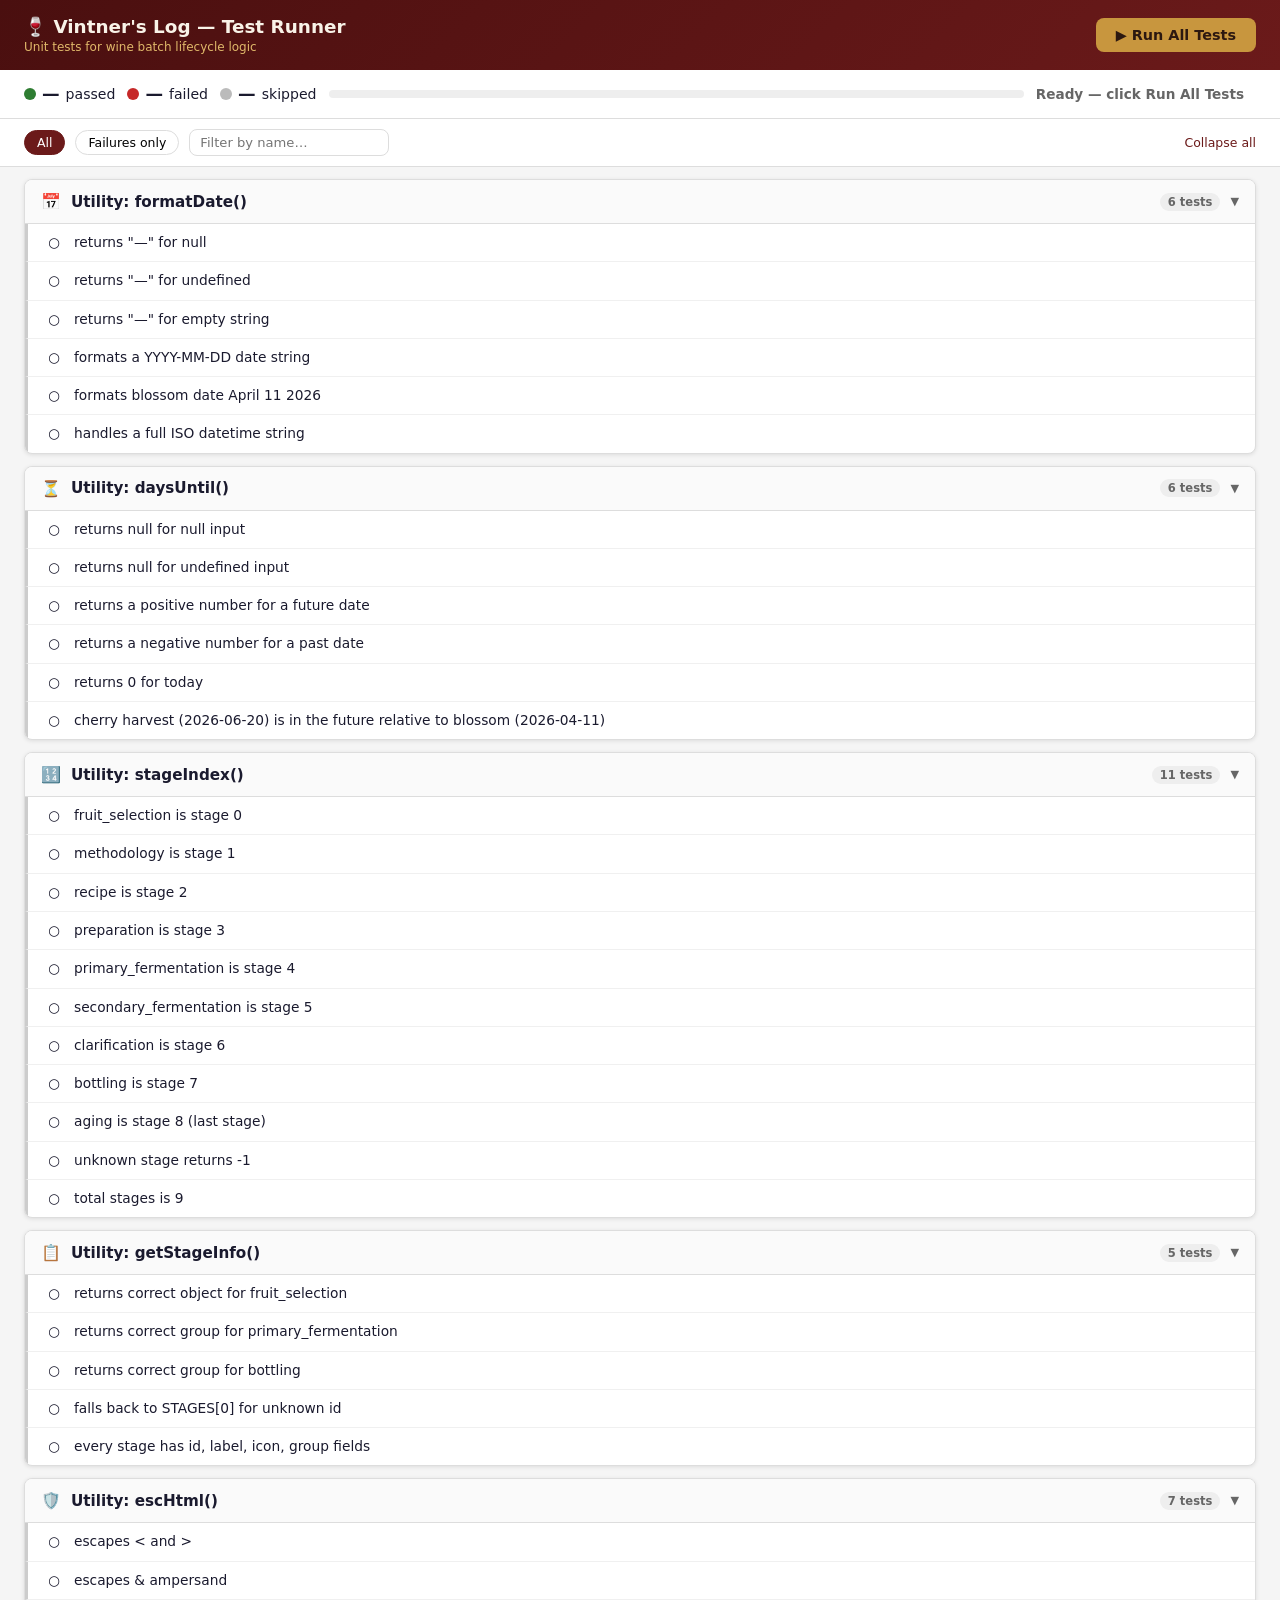
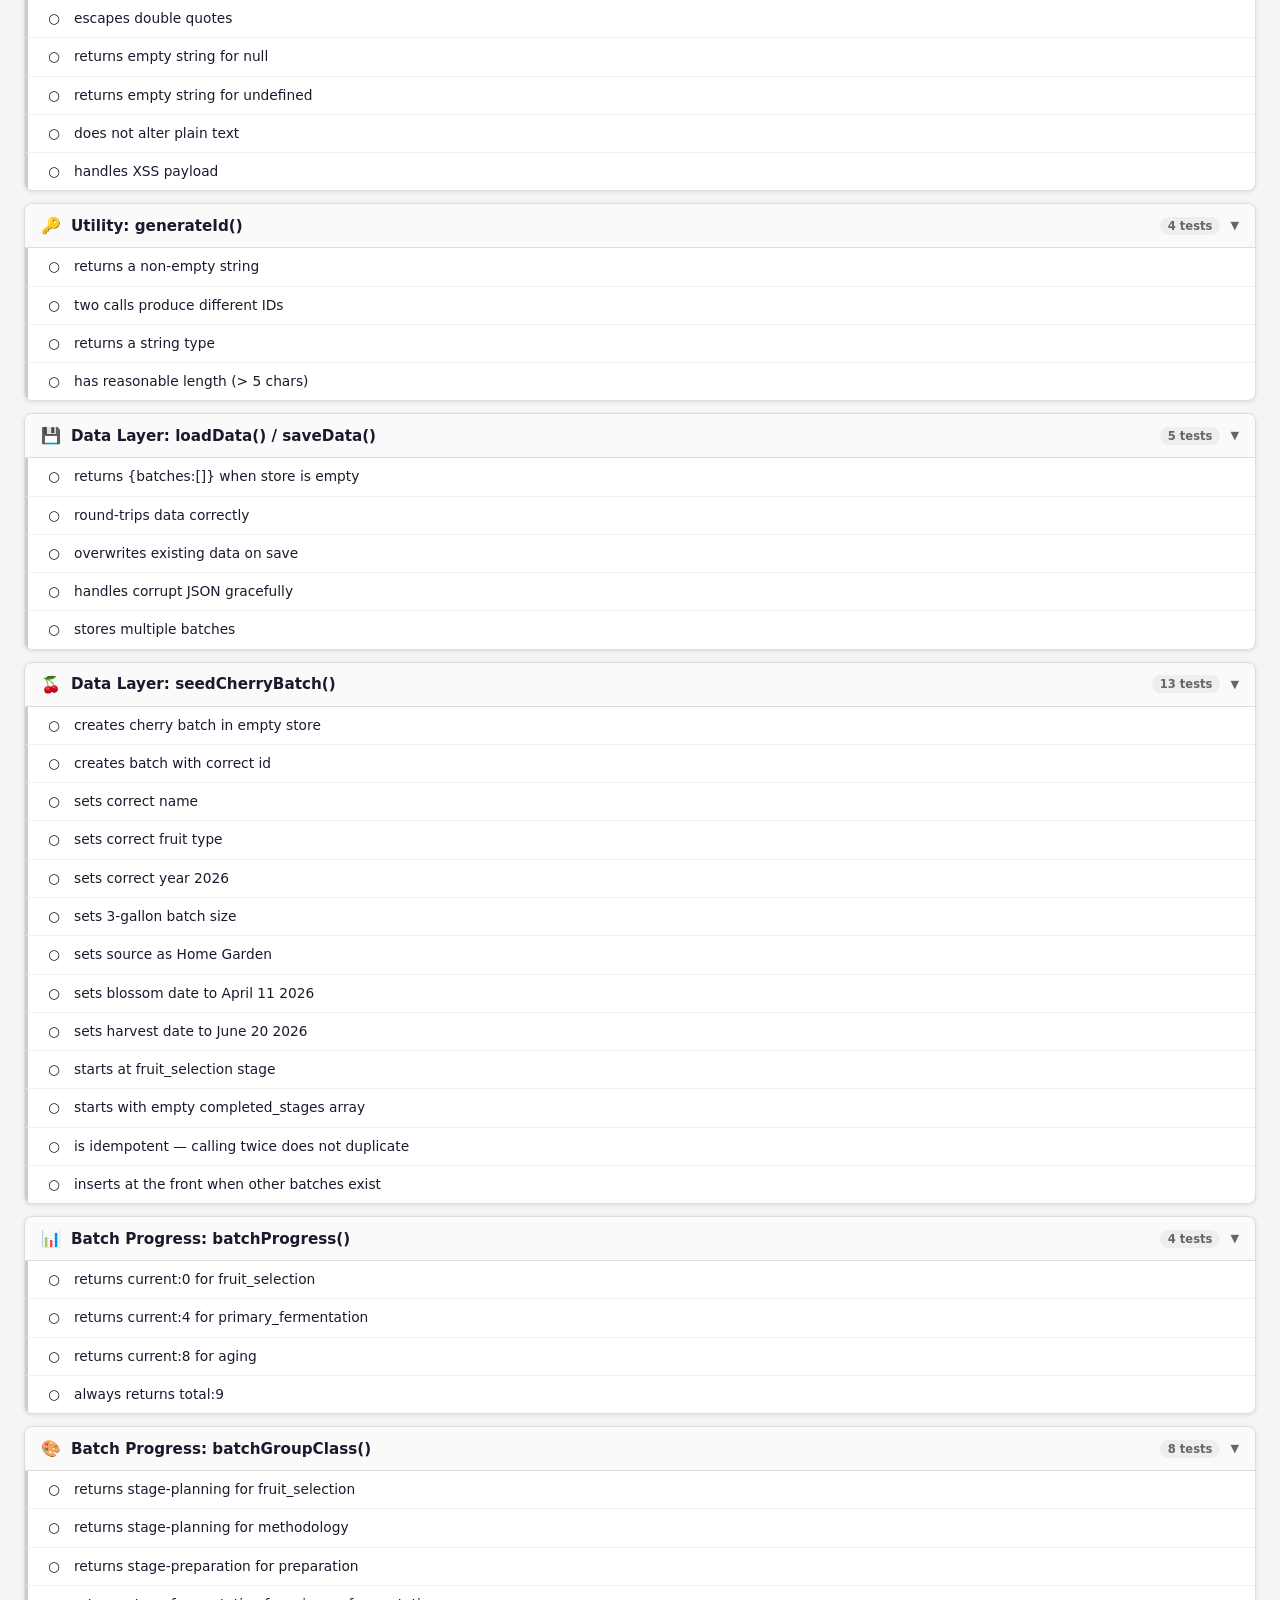
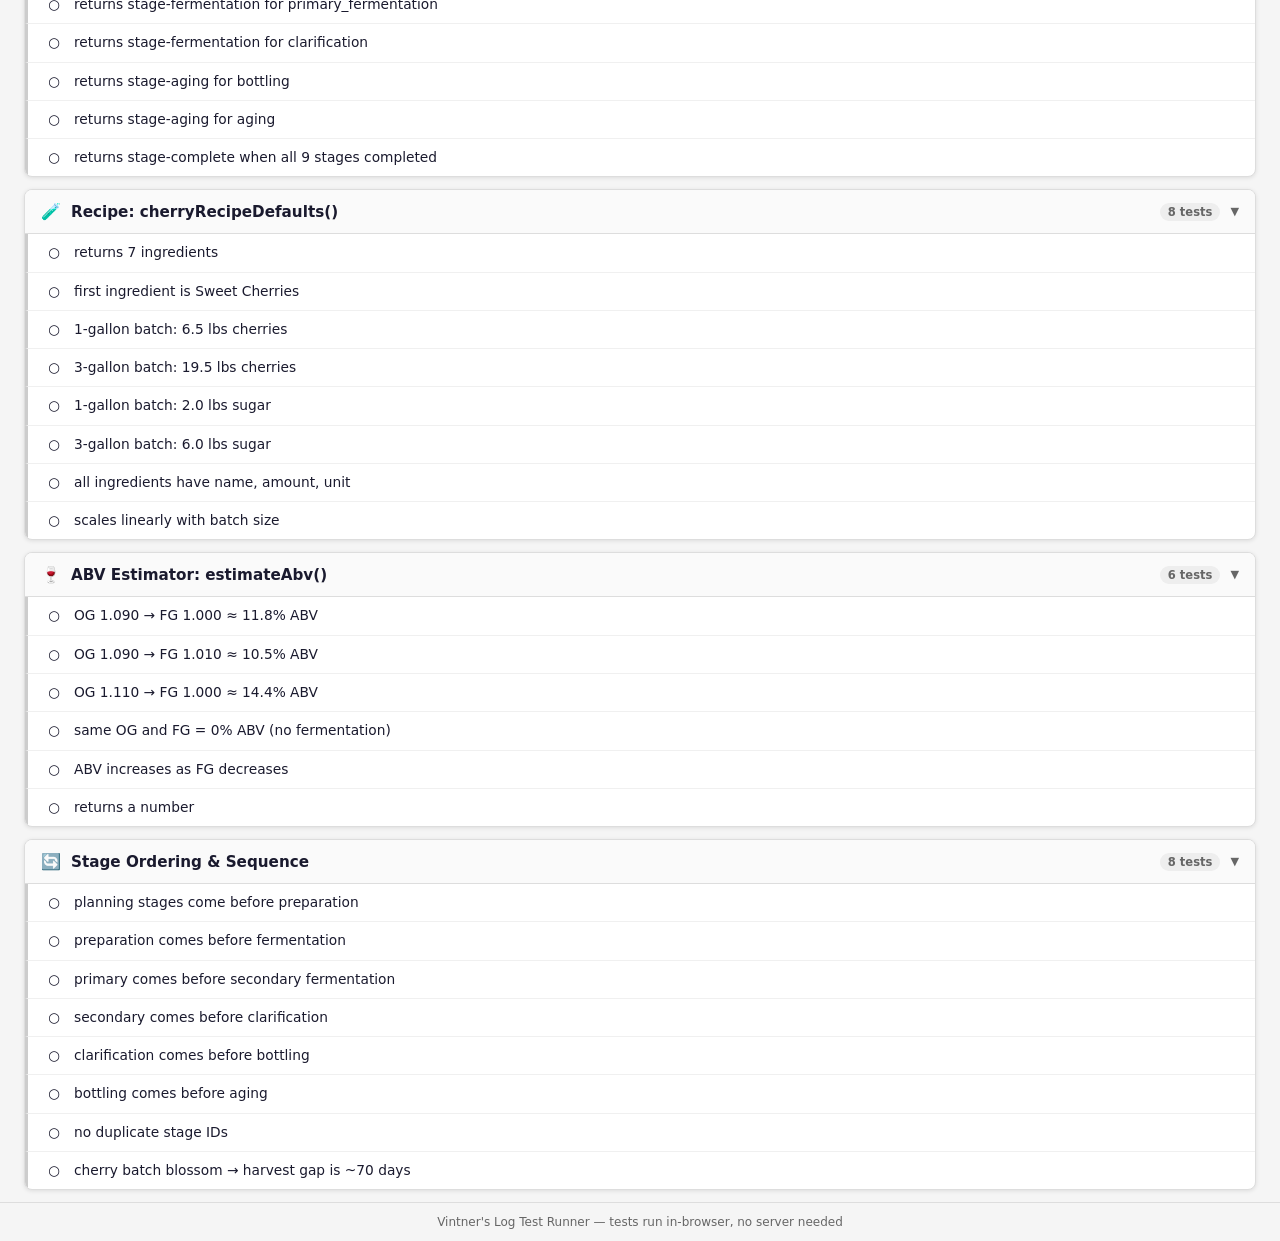
==== wine-tests.html @ 5f986936 "Add wine-tests.html: visual unit test runner Self-contained test runner with no external dependencie" ====
<!DOCTYPE html>
<html lang="en">
<head>
  <meta charset="UTF-8" />
  <meta name="viewport" content="width=device-width, initial-scale=1.0" />
  <title>Vintner's Log — Test Runner</title>
  <style>
    :root {
      --pass:    #2E7D32;
      --pass-bg: #E8F5E9;
      --fail:    #C62828;
      --fail-bg: #FFEBEE;
      --skip:    #6D4C41;
      --skip-bg: #EFEBE9;
      --ink:     #1A1A2E;
      --muted:   #666;
      --border:  #DDD;
      --bg:      #F5F5F5;
      --white:   #FFFFFF;
      --burg:    #6B1A1A;
      --gold:    #C8963E;
      --radius:  8px;
      --shadow:  0 1px 4px rgba(0,0,0,.1);
    }
    *, *::before, *::after { box-sizing: border-box; margin: 0; padding: 0; }
    body { font-family: 'Segoe UI', system-ui, sans-serif; background: var(--bg); color: var(--ink); font-size: 14px; }
    code, pre { font-family: 'Cascadia Code', 'Fira Code', monospace; }

    /* ── Header ── */
    header {
      background: linear-gradient(135deg, #4A0F0F, #6B1A1A);
      color: #F9F3E8;
      padding: 16px 24px;
      display: flex; align-items: center; justify-content: space-between;
      flex-wrap: wrap; gap: 10px;
    }
    header h1 { font-size: 1.15rem; display: flex; align-items: center; gap: 8px; }
    header .sub { font-size: .75rem; color: #E0B86A; margin-top: 2px; }
    .run-btn {
      background: var(--gold); color: #2C1810; border: none; border-radius: var(--radius);
      padding: 9px 20px; font-size: .9rem; font-weight: bold; cursor: pointer;
      font-family: inherit; transition: background .15s;
    }
    .run-btn:hover { background: #E0B86A; }
    .run-btn:active { transform: scale(.97); }

    /* ── Summary bar ── */
    #summary {
      display: flex; gap: 12px; padding: 14px 24px;
      background: var(--white); border-bottom: 1px solid var(--border);
      flex-wrap: wrap; align-items: center;
    }
    .stat { display: flex; align-items: center; gap: 6px; font-size: .88rem; }
    .stat .dot { width: 12px; height: 12px; border-radius: 50%; }
    .stat .val { font-weight: bold; font-size: 1.1rem; }
    .dot-pass { background: var(--pass); }
    .dot-fail { background: var(--fail); }
    .dot-skip { background: #bbb; }
    .progress-bar {
      flex: 1; min-width: 160px; height: 8px; background: #eee;
      border-radius: 4px; overflow: hidden;
    }
    .progress-fill { height: 100%; background: var(--pass); transition: width .4s; border-radius: 4px; }
    #duration { font-size: .78rem; color: var(--muted); margin-left: auto; }
    #status-text { font-size: .85rem; font-weight: bold; }
    #status-text.all-pass { color: var(--pass); }
    #status-text.has-fail  { color: var(--fail); }
    #status-text.running   { color: var(--gold); }
    #status-text.idle      { color: var(--muted); }

    /* ── Toolbar ── */
    .toolbar {
      display: flex; align-items: center; gap: 10px; padding: 10px 24px;
      background: var(--white); border-bottom: 1px solid var(--border); flex-wrap: wrap;
    }
    .toolbar label { font-size: .82rem; color: var(--muted); display: flex; align-items: center; gap: 5px; }
    .filter-btn {
      padding: 4px 12px; border-radius: 20px; border: 1px solid var(--border);
      background: var(--white); font-size: .78rem; cursor: pointer; font-family: inherit;
      transition: all .1s;
    }
    .filter-btn.active { background: var(--burg); color: #fff; border-color: var(--burg); }
    .toolbar input[type=search] {
      padding: 5px 10px; border: 1px solid var(--border); border-radius: var(--radius);
      font-size: .82rem; font-family: inherit; width: 200px;
    }
    .expand-all { margin-left: auto; font-size: .78rem; color: var(--burg); cursor: pointer; background: none; border: none; font-family: inherit; }
    .expand-all:hover { text-decoration: underline; }

    /* ── Suite ── */
    .suite {
      background: var(--white); border: 1px solid var(--border);
      border-radius: var(--radius); margin: 12px 24px; overflow: hidden;
      box-shadow: var(--shadow);
    }
    .suite-header {
      display: flex; align-items: center; gap: 10px; padding: 12px 16px;
      cursor: pointer; user-select: none; background: #FAFAFA;
      border-bottom: 1px solid var(--border);
    }
    .suite-header:hover { background: #F0F0F0; }
    .suite-icon { font-size: 1rem; }
    .suite-name { font-weight: bold; font-size: .95rem; flex: 1; }
    .suite-badge {
      font-size: .72rem; font-weight: bold; padding: 2px 8px;
      border-radius: 20px; white-space: nowrap;
    }
    .badge-pass { background: var(--pass-bg); color: var(--pass); }
    .badge-fail { background: var(--fail-bg); color: var(--fail); }
    .badge-idle { background: #EEE; color: var(--muted); }
    .chevron { font-size: .7rem; color: var(--muted); transition: transform .2s; }
    .suite.collapsed .suite-body { display: none; }
    .suite.collapsed .chevron { transform: rotate(-90deg); }

    /* ── Test rows ── */
    .suite-body { padding: 0; }
    .test-row {
      display: flex; align-items: flex-start; gap: 10px; padding: 9px 16px 9px 20px;
      border-bottom: 1px solid #F0F0F0; font-size: .86rem;
    }
    .test-row:last-child { border-bottom: none; }
    .test-row.pass { border-left: 3px solid var(--pass); }
    .test-row.fail { border-left: 3px solid var(--fail); background: var(--fail-bg); }
    .test-row.skip { border-left: 3px solid #ccc; opacity: .6; }
    .test-row.pending { border-left: 3px solid #ccc; }
    .test-icon { font-size: .85rem; width: 16px; flex-shrink: 0; margin-top: 1px; }
    .test-name { flex: 1; line-height: 1.4; }
    .test-dur  { font-size: .72rem; color: var(--muted); white-space: nowrap; }
    .test-error {
      margin-top: 6px; background: #FFF0F0; border: 1px solid #FFCDD2;
      border-radius: 4px; padding: 8px 10px; font-size: .8rem;
      color: var(--fail); white-space: pre-wrap; font-family: monospace;
      width: 100%;
    }
    .test-row-inner { flex: 1; min-width: 0; }

    /* ── Footer ── */
    footer {
      text-align: center; padding: 12px; font-size: .75rem; color: var(--muted);
      border-top: 1px solid var(--border); margin-top: 12px;
    }
  </style>
</head>
<body>

<header>
  <div>
    <h1>🍷 Vintner's Log — Test Runner</h1>
    <div class="sub">Unit tests for wine batch lifecycle logic</div>
  </div>
  <button class="run-btn" id="run-btn" onclick="runAll()">▶ Run All Tests</button>
</header>

<div id="summary">
  <div class="stat"><div class="dot dot-pass"></div><span class="val" id="cnt-pass">—</span><span>passed</span></div>
  <div class="stat"><div class="dot dot-fail"></div><span class="val" id="cnt-fail">—</span><span>failed</span></div>
  <div class="stat"><div class="dot dot-skip"></div><span class="val" id="cnt-skip">—</span><span>skipped</span></div>
  <div class="progress-bar"><div class="progress-fill" id="progress-fill" style="width:0%"></div></div>
  <span id="status-text" class="idle">Ready — click Run All Tests</span>
  <span id="duration"></span>
</div>

<div class="toolbar">
  <button class="filter-btn active" id="f-all"  onclick="setFilter('all')">All</button>
  <button class="filter-btn"        id="f-fail" onclick="setFilter('fail')">Failures only</button>
  <input type="search" id="search-box" placeholder="Filter by name…" oninput="applyFilter()" />
  <button class="expand-all" onclick="toggleAllSuites()">Collapse all</button>
</div>

<div id="results"></div>

<footer>
  Vintner's Log Test Runner &mdash; tests run in-browser, no server needed
</footer>

<script>
// ══════════════════════════════════════════════════════════════════════
//  SECTION 1 — MINI TEST FRAMEWORK
// ══════════════════════════════════════════════════════════════════════
const _suites = [];
let _current  = null;

function describe(name, icon, fn) {
  _current = { name, icon, tests: [] };
  _suites.push(_current);
  fn();
  _current = null;
}

function it(name, fn) {
  if (!_current) throw new Error('it() called outside describe()');
  _current.tests.push({ name, fn, status: 'pending', error: null, duration: null });
}

function xit(name) {
  if (!_current) throw new Error('xit() called outside describe()');
  _current.tests.push({ name, fn: null, status: 'skip', error: null, duration: null });
}

class AssertionError extends Error {
  constructor(msg) { super(msg); this.name = 'AssertionError'; }
}

function expect(actual) {
  return {
    toBe(expected) {
      if (actual !== expected)
        throw new AssertionError(`Expected ${fmt(expected)}\n  Received ${fmt(actual)}`);
    },
    toEqual(expected) {
      const a = JSON.stringify(actual), b = JSON.stringify(expected);
      if (a !== b)
        throw new AssertionError(`Expected ${b}\n  Received ${a}`);
    },
    toBeTruthy() {
      if (!actual)
        throw new AssertionError(`Expected truthy, received ${fmt(actual)}`);
    },
    toBeFalsy() {
      if (actual)
        throw new AssertionError(`Expected falsy, received ${fmt(actual)}`);
    },
    toBeNull() {
      if (actual !== null)
        throw new AssertionError(`Expected null, received ${fmt(actual)}`);
    },
    toBeGreaterThan(n) {
      if (!(actual > n))
        throw new AssertionError(`Expected > ${n}, received ${fmt(actual)}`);
    },
    toBeLessThan(n) {
      if (!(actual < n))
        throw new AssertionError(`Expected < ${n}, received ${fmt(actual)}`);
    },
    toContain(str) {
      if (!String(actual).includes(String(str)))
        throw new AssertionError(`Expected to contain ${fmt(str)}\n  Received ${fmt(actual)}`);
    },
    toNotContain(str) {
      if (String(actual).includes(String(str)))
        throw new AssertionError(`Expected NOT to contain ${fmt(str)}\n  Received ${fmt(actual)}`);
    },
    toBeArray() {
      if (!Array.isArray(actual))
        throw new AssertionError(`Expected an Array, received ${typeof actual}`);
    },
    toHaveLength(n) {
      if (!actual || actual.length !== n)
        throw new AssertionError(`Expected length ${n}, received ${actual?.length}`);
    },
    toMatch(regex) {
      if (!regex.test(String(actual)))
        throw new AssertionError(`Expected to match ${regex}, received ${fmt(actual)}`);
    },
    toThrow() {
      if (typeof actual !== 'function')
        throw new AssertionError('toThrow() requires a function');
      try { actual(); throw new AssertionError('Expected function to throw, but it did not'); }
      catch (e) { if (e instanceof AssertionError) throw e; }
    },
  };
}

function fmt(v) {
  if (v === null) return 'null';
  if (v === undefined) return 'undefined';
  if (typeof v === 'string') return `"${v}"`;
  return String(v);
}

// ══════════════════════════════════════════════════════════════════════
//  SECTION 2 — PRODUCTION CODE UNDER TEST
//  (Pure / logic functions copied from wine.html — no DOM dependencies)
// ══════════════════════════════════════════════════════════════════════

const STORAGE_KEY = 'vintners_log_v1';

const STAGES = [
  { id: 'fruit_selection',        label: 'Fruit Selection',   icon: '🍒', group: 'planning' },
  { id: 'methodology',            label: 'Methodology',       icon: '📋', group: 'planning' },
  { id: 'recipe',                 label: 'Recipe',            icon: '🧪', group: 'planning' },
  { id: 'preparation',            label: 'Preparation',       icon: '⚗️',  group: 'preparation' },
  { id: 'primary_fermentation',   label: 'Primary Ferm.',     icon: '🫧', group: 'fermentation' },
  { id: 'secondary_fermentation', label: 'Secondary Ferm.',   icon: '🔬', group: 'fermentation' },
  { id: 'clarification',          label: 'Clarification',     icon: '✨', group: 'fermentation' },
  { id: 'bottling',               label: 'Bottling',          icon: '🍾', group: 'aging' },
  { id: 'aging',                  label: 'Aging',             icon: '🪵', group: 'aging' },
];

const STAGE_IDS = STAGES.map(s => s.id);

const GROUP_CLASS = {
  planning:     'stage-planning',
  preparation:  'stage-preparation',
  fermentation: 'stage-fermentation',
  aging:        'stage-aging',
  complete:     'stage-complete',
};

// ── Mock localStorage ─────────────────────────────────────────────────
const _mockStore = {};
const _localStorage = {
  getItem:    (k)    => _mockStore[k] ?? null,
  setItem:    (k, v) => { _mockStore[k] = String(v); },
  removeItem: (k)    => { delete _mockStore[k]; },
  clear:      ()     => { Object.keys(_mockStore).forEach(k => delete _mockStore[k]); },
};

function loadData() {
  try {
    const raw = _localStorage.getItem(STORAGE_KEY);
    return raw ? JSON.parse(raw) : { batches: [] };
  } catch { return { batches: [] }; }
}

function saveData(data) {
  _localStorage.setItem(STORAGE_KEY, JSON.stringify(data));
}

function getData() { return loadData(); }

function clearStore() { _localStorage.clear(); }

function seedCherryBatch() {
  const data = loadData();
  const already = data.batches.find(b => b.id === 'cherry-2026-seed');
  if (already) return;
  const cherryBatch = {
    id: 'cherry-2026-seed',
    name: 'Backyard Sweet Cherry 2026',
    fruit: 'Sweet Cherry',
    year: 2026,
    gallons: 3,
    source: 'Home Garden',
    harvest_date: '2026-06-20',
    blossom_date: '2026-04-11',
    current_stage: 'fruit_selection',
    completed_stages: [],
    created: new Date().toISOString(),
    notes: 'Two sweet cherry trees in the backyard blossomed April 11, 2026.',
    stages: {}
  };
  data.batches.unshift(cherryBatch);
  saveData(data);
}

function generateId() {
  return Date.now().toString(36) + Math.random().toString(36).slice(2, 6);
}

function formatDate(iso) {
  if (!iso) return '—';
  const d = new Date(iso + (iso.length === 10 ? 'T00:00:00' : ''));
  return d.toLocaleDateString('en-US', { month: 'short', day: 'numeric', year: 'numeric' });
}

function daysUntil(isoDate) {
  if (!isoDate) return null;
  const target = new Date(isoDate + 'T00:00:00');
  const now = new Date();
  now.setHours(0, 0, 0, 0);
  return Math.ceil((target - now) / 86400000);
}

function stageIndex(stageId) {
  return STAGE_IDS.indexOf(stageId);
}

function getStageInfo(stageId) {
  return STAGES.find(s => s.id === stageId) || STAGES[0];
}

function batchProgress(batch) {
  const idx = stageIndex(batch.current_stage);
  return { current: idx, total: STAGES.length };
}

function batchGroupClass(batch) {
  if (batch.completed_stages?.length === STAGES.length) return 'stage-complete';
  const info = getStageInfo(batch.current_stage);
  return GROUP_CLASS[info.group] || 'stage-planning';
}

function escHtml(str) {
  if (!str) return '';
  return String(str)
    .replace(/&/g, '&amp;')
    .replace(/</g, '&lt;')
    .replace(/>/g, '&gt;')
    .replace(/"/g, '&quot;');
}

// Cherry recipe defaults (mirrors app logic)
function cherryRecipeDefaults(gallons) {
  return [
    { name: 'Sweet Cherries',          amount: (6.5 * gallons).toFixed(1), unit: 'lbs' },
    { name: 'Granulated Sugar',        amount: (2.0 * gallons).toFixed(1), unit: 'lbs' },
    { name: 'Water',                   amount: (0.6 * gallons).toFixed(2), unit: 'gallons' },
    { name: 'Pectic Enzyme',           amount: (0.5 * gallons).toFixed(1), unit: 'tsp' },
    { name: 'Acid Blend',              amount: (0.5 * gallons).toFixed(1), unit: 'tsp' },
    { name: 'Yeast Nutrient',          amount: (1.0 * gallons).toFixed(1), unit: 'tsp' },
    { name: 'Potassium Metabisulfite', amount: (0.25 * gallons).toFixed(2), unit: 'tsp' },
  ];
}

// ABV estimator (mirrors app logic)
function estimateAbv(og, fg) {
  return parseFloat(((og - fg) * 131.25).toFixed(1));
}

// ══════════════════════════════════════════════════════════════════════
//  SECTION 3 — TEST SUITES
// ══════════════════════════════════════════════════════════════════════

describe('Utility: formatDate()', '📅', () => {
  it('returns "—" for null', () => {
    expect(formatDate(null)).toBe('—');
  });
  it('returns "—" for undefined', () => {
    expect(formatDate(undefined)).toBe('—');
  });
  it('returns "—" for empty string', () => {
    expect(formatDate('')).toBe('—');
  });
  it('formats a YYYY-MM-DD date string', () => {
    const result = formatDate('2026-06-20');
    expect(result).toContain('2026');
    expect(result).toContain('Jun');
  });
  it('formats blossom date April 11 2026', () => {
    const result = formatDate('2026-04-11');
    expect(result).toContain('Apr');
    expect(result).toContain('11');
    expect(result).toContain('2026');
  });
  it('handles a full ISO datetime string', () => {
    const result = formatDate('2026-06-20T12:00:00.000Z');
    expect(result).toContain('2026');
  });
});

describe('Utility: daysUntil()', '⏳', () => {
  it('returns null for null input', () => {
    expect(daysUntil(null)).toBeNull();
  });
  it('returns null for undefined input', () => {
    expect(daysUntil(undefined)).toBeNull();
  });
  it('returns a positive number for a future date', () => {
    const future = new Date();
    future.setDate(future.getDate() + 30);
    const iso = future.toISOString().slice(0, 10);
    expect(daysUntil(iso)).toBeGreaterThan(0);
  });
  it('returns a negative number for a past date', () => {
    const past = new Date();
    past.setDate(past.getDate() - 10);
    const iso = past.toISOString().slice(0, 10);
    expect(daysUntil(iso)).toBeLessThan(0);
  });
  it('returns 0 for today', () => {
    const today = new Date().toISOString().slice(0, 10);
    expect(daysUntil(today)).toBe(0);
  });
  it('cherry harvest (2026-06-20) is in the future relative to blossom (2026-04-11)', () => {
    // harvest should be > blossom
    const harvestDays = daysUntil('2026-06-20');
    const blossomDays = daysUntil('2026-04-11');
    expect(harvestDays > blossomDays).toBeTruthy();
  });
});

describe('Utility: stageIndex()', '🔢', () => {
  it('fruit_selection is stage 0', () => {
    expect(stageIndex('fruit_selection')).toBe(0);
  });
  it('methodology is stage 1', () => {
    expect(stageIndex('methodology')).toBe(1);
  });
  it('recipe is stage 2', () => {
    expect(stageIndex('recipe')).toBe(2);
  });
  it('preparation is stage 3', () => {
    expect(stageIndex('preparation')).toBe(3);
  });
  it('primary_fermentation is stage 4', () => {
    expect(stageIndex('primary_fermentation')).toBe(4);
  });
  it('secondary_fermentation is stage 5', () => {
    expect(stageIndex('secondary_fermentation')).toBe(5);
  });
  it('clarification is stage 6', () => {
    expect(stageIndex('clarification')).toBe(6);
  });
  it('bottling is stage 7', () => {
    expect(stageIndex('bottling')).toBe(7);
  });
  it('aging is stage 8 (last stage)', () => {
    expect(stageIndex('aging')).toBe(8);
  });
  it('unknown stage returns -1', () => {
    expect(stageIndex('unknown_stage')).toBe(-1);
  });
  it('total stages is 9', () => {
    expect(STAGE_IDS.length).toBe(9);
  });
});

describe('Utility: getStageInfo()', '📋', () => {
  it('returns correct object for fruit_selection', () => {
    const info = getStageInfo('fruit_selection');
    expect(info.id).toBe('fruit_selection');
    expect(info.group).toBe('planning');
  });
  it('returns correct group for primary_fermentation', () => {
    expect(getStageInfo('primary_fermentation').group).toBe('fermentation');
  });
  it('returns correct group for bottling', () => {
    expect(getStageInfo('bottling').group).toBe('aging');
  });
  it('falls back to STAGES[0] for unknown id', () => {
    const info = getStageInfo('nonexistent');
    expect(info.id).toBe('fruit_selection');
  });
  it('every stage has id, label, icon, group fields', () => {
    STAGES.forEach(s => {
      expect(s.id).toBeTruthy();
      expect(s.label).toBeTruthy();
      expect(s.icon).toBeTruthy();
      expect(s.group).toBeTruthy();
    });
  });
});

describe('Utility: escHtml()', '🛡️', () => {
  it('escapes < and >', () => {
    expect(escHtml('<script>')).toBe('&lt;script&gt;');
  });
  it('escapes & ampersand', () => {
    expect(escHtml('Rock & Roll')).toBe('Rock &amp; Roll');
  });
  it('escapes double quotes', () => {
    expect(escHtml('"hello"')).toBe('&quot;hello&quot;');
  });
  it('returns empty string for null', () => {
    expect(escHtml(null)).toBe('');
  });
  it('returns empty string for undefined', () => {
    expect(escHtml(undefined)).toBe('');
  });
  it('does not alter plain text', () => {
    expect(escHtml('Backyard Sweet Cherry 2026')).toBe('Backyard Sweet Cherry 2026');
  });
  it('handles XSS payload', () => {
    const xss = '<img src=x onerror="alert(1)">';
    const escaped = escHtml(xss);
    expect(escaped).toNotContain('<img');
    expect(escaped).toContain('&lt;img');
  });
});

describe('Utility: generateId()', '🔑', () => {
  it('returns a non-empty string', () => {
    expect(generateId()).toBeTruthy();
  });
  it('two calls produce different IDs', () => {
    const a = generateId(), b = generateId();
    expect(a !== b).toBeTruthy();
  });
  it('returns a string type', () => {
    expect(typeof generateId()).toBe('string');
  });
  it('has reasonable length (> 5 chars)', () => {
    expect(generateId().length > 5).toBeTruthy();
  });
});

describe('Data Layer: loadData() / saveData()', '💾', () => {
  it('returns {batches:[]} when store is empty', () => {
    clearStore();
    const data = loadData();
    expect(data.batches).toBeArray();
    expect(data.batches).toHaveLength(0);
  });
  it('round-trips data correctly', () => {
    clearStore();
    const payload = { batches: [{ id: 'test-1', name: 'Test Batch' }] };
    saveData(payload);
    const loaded = loadData();
    expect(loaded.batches[0].id).toBe('test-1');
    expect(loaded.batches[0].name).toBe('Test Batch');
  });
  it('overwrites existing data on save', () => {
    clearStore();
    saveData({ batches: [{ id: 'old' }] });
    saveData({ batches: [{ id: 'new' }] });
    expect(loadData().batches[0].id).toBe('new');
  });
  it('handles corrupt JSON gracefully', () => {
    _localStorage.setItem(STORAGE_KEY, '{ broken json ::');
    const data = loadData();
    expect(data.batches).toBeArray();
  });
  it('stores multiple batches', () => {
    clearStore();
    saveData({ batches: [{ id: 'a' }, { id: 'b' }, { id: 'c' }] });
    expect(loadData().batches).toHaveLength(3);
  });
});

describe('Data Layer: seedCherryBatch()', '🍒', () => {
  it('creates cherry batch in empty store', () => {
    clearStore();
    seedCherryBatch();
    const data = loadData();
    expect(data.batches).toHaveLength(1);
  });
  it('creates batch with correct id', () => {
    clearStore();
    seedCherryBatch();
    expect(loadData().batches[0].id).toBe('cherry-2026-seed');
  });
  it('sets correct name', () => {
    clearStore();
    seedCherryBatch();
    expect(loadData().batches[0].name).toBe('Backyard Sweet Cherry 2026');
  });
  it('sets correct fruit type', () => {
    clearStore();
    seedCherryBatch();
    expect(loadData().batches[0].fruit).toBe('Sweet Cherry');
  });
  it('sets correct year 2026', () => {
    clearStore();
    seedCherryBatch();
    expect(loadData().batches[0].year).toBe(2026);
  });
  it('sets 3-gallon batch size', () => {
    clearStore();
    seedCherryBatch();
    expect(loadData().batches[0].gallons).toBe(3);
  });
  it('sets source as Home Garden', () => {
    clearStore();
    seedCherryBatch();
    expect(loadData().batches[0].source).toBe('Home Garden');
  });
  it('sets blossom date to April 11 2026', () => {
    clearStore();
    seedCherryBatch();
    expect(loadData().batches[0].blossom_date).toBe('2026-04-11');
  });
  it('sets harvest date to June 20 2026', () => {
    clearStore();
    seedCherryBatch();
    expect(loadData().batches[0].harvest_date).toBe('2026-06-20');
  });
  it('starts at fruit_selection stage', () => {
    clearStore();
    seedCherryBatch();
    expect(loadData().batches[0].current_stage).toBe('fruit_selection');
  });
  it('starts with empty completed_stages array', () => {
    clearStore();
    seedCherryBatch();
    expect(loadData().batches[0].completed_stages).toHaveLength(0);
  });
  it('is idempotent — calling twice does not duplicate', () => {
    clearStore();
    seedCherryBatch();
    seedCherryBatch();
    expect(loadData().batches).toHaveLength(1);
  });
  it('inserts at the front when other batches exist', () => {
    clearStore();
    saveData({ batches: [{ id: 'existing', name: 'Old Batch', current_stage: 'aging', completed_stages: [] }] });
    seedCherryBatch();
    const batches = loadData().batches;
    expect(batches[0].id).toBe('cherry-2026-seed');
    expect(batches[1].id).toBe('existing');
  });
});

describe('Batch Progress: batchProgress()', '📊', () => {
  const makeBatch = (stage) => ({ current_stage: stage, completed_stages: [] });
  it('returns current:0 for fruit_selection', () => {
    expect(batchProgress(makeBatch('fruit_selection')).current).toBe(0);
  });
  it('returns current:4 for primary_fermentation', () => {
    expect(batchProgress(makeBatch('primary_fermentation')).current).toBe(4);
  });
  it('returns current:8 for aging', () => {
    expect(batchProgress(makeBatch('aging')).current).toBe(8);
  });
  it('always returns total:9', () => {
    STAGE_IDS.forEach(id => {
      expect(batchProgress(makeBatch(id)).total).toBe(9);
    });
  });
});

describe('Batch Progress: batchGroupClass()', '🎨', () => {
  const makeBatch = (stage, completed = []) => ({ current_stage: stage, completed_stages: completed });
  it('returns stage-planning for fruit_selection', () => {
    expect(batchGroupClass(makeBatch('fruit_selection'))).toBe('stage-planning');
  });
  it('returns stage-planning for methodology', () => {
    expect(batchGroupClass(makeBatch('methodology'))).toBe('stage-planning');
  });
  it('returns stage-preparation for preparation', () => {
    expect(batchGroupClass(makeBatch('preparation'))).toBe('stage-preparation');
  });
  it('returns stage-fermentation for primary_fermentation', () => {
    expect(batchGroupClass(makeBatch('primary_fermentation'))).toBe('stage-fermentation');
  });
  it('returns stage-fermentation for clarification', () => {
    expect(batchGroupClass(makeBatch('clarification'))).toBe('stage-fermentation');
  });
  it('returns stage-aging for bottling', () => {
    expect(batchGroupClass(makeBatch('bottling'))).toBe('stage-aging');
  });
  it('returns stage-aging for aging', () => {
    expect(batchGroupClass(makeBatch('aging'))).toBe('stage-aging');
  });
  it('returns stage-complete when all 9 stages completed', () => {
    expect(batchGroupClass(makeBatch('aging', [...STAGE_IDS]))).toBe('stage-complete');
  });
});

describe('Recipe: cherryRecipeDefaults()', '🧪', () => {
  it('returns 7 ingredients', () => {
    expect(cherryRecipeDefaults(1)).toHaveLength(7);
  });
  it('first ingredient is Sweet Cherries', () => {
    expect(cherryRecipeDefaults(1)[0].name).toBe('Sweet Cherries');
  });
  it('1-gallon batch: 6.5 lbs cherries', () => {
    expect(cherryRecipeDefaults(1)[0].amount).toBe('6.5');
  });
  it('3-gallon batch: 19.5 lbs cherries', () => {
    expect(cherryRecipeDefaults(3)[0].amount).toBe('19.5');
  });
  it('1-gallon batch: 2.0 lbs sugar', () => {
    expect(cherryRecipeDefaults(1)[1].amount).toBe('2.0');
  });
  it('3-gallon batch: 6.0 lbs sugar', () => {
    expect(cherryRecipeDefaults(3)[1].amount).toBe('6.0');
  });
  it('all ingredients have name, amount, unit', () => {
    cherryRecipeDefaults(1).forEach(ing => {
      expect(ing.name).toBeTruthy();
      expect(ing.amount).toBeTruthy();
      expect(ing.unit).toBeTruthy();
    });
  });
  it('scales linearly with batch size', () => {
    const r1 = cherryRecipeDefaults(1);
    const r2 = cherryRecipeDefaults(2);
    expect(parseFloat(r2[0].amount)).toBe(parseFloat(r1[0].amount) * 2);
  });
});

describe('ABV Estimator: estimateAbv()', '🍷', () => {
  it('OG 1.090 → FG 1.000 ≈ 11.8% ABV', () => {
    expect(estimateAbv(1.090, 1.000)).toBe(11.8);
  });
  it('OG 1.090 → FG 1.010 ≈ 10.5% ABV', () => {
    expect(estimateAbv(1.090, 1.010)).toBe(10.5);
  });
  it('OG 1.110 → FG 1.000 ≈ 14.4% ABV', () => {
    expect(estimateAbv(1.110, 1.000)).toBe(14.4);
  });
  it('same OG and FG = 0% ABV (no fermentation)', () => {
    expect(estimateAbv(1.090, 1.090)).toBe(0);
  });
  it('ABV increases as FG decreases', () => {
    const abvHigh = estimateAbv(1.090, 1.020);
    const abvLow  = estimateAbv(1.090, 1.000);
    expect(abvLow > abvHigh).toBeTruthy();
  });
  it('returns a number', () => {
    expect(typeof estimateAbv(1.090, 1.010)).toBe('number');
  });
});

describe('Stage Ordering & Sequence', '🔄', () => {
  it('planning stages come before preparation', () => {
    expect(stageIndex('recipe')).toBeLessThan(stageIndex('preparation'));
  });
  it('preparation comes before fermentation', () => {
    expect(stageIndex('preparation')).toBeLessThan(stageIndex('primary_fermentation'));
  });
  it('primary comes before secondary fermentation', () => {
    expect(stageIndex('primary_fermentation')).toBeLessThan(stageIndex('secondary_fermentation'));
  });
  it('secondary comes before clarification', () => {
    expect(stageIndex('secondary_fermentation')).toBeLessThan(stageIndex('clarification'));
  });
  it('clarification comes before bottling', () => {
    expect(stageIndex('clarification')).toBeLessThan(stageIndex('bottling'));
  });
  it('bottling comes before aging', () => {
    expect(stageIndex('bottling')).toBeLessThan(stageIndex('aging'));
  });
  it('no duplicate stage IDs', () => {
    const unique = new Set(STAGE_IDS);
    expect(unique.size).toBe(STAGE_IDS.length);
  });
  it('cherry batch blossom → harvest gap is ~70 days', () => {
    const blossom  = daysUntil('2026-04-11');
    const harvest  = daysUntil('2026-06-20');
    const gap = harvest - blossom;
    // 70 days apart: Jun 20 - Apr 11
    expect(gap >= 65 && gap <= 75).toBeTruthy();
  });
});

// ══════════════════════════════════════════════════════════════════════
//  SECTION 4 — RUNNER + UI
// ══════════════════════════════════════════════════════════════════════
let _filterMode = 'all';
let _allExpanded = true;

async function runAll() {
  const btn = document.getElementById('run-btn');
  btn.disabled = true;
  btn.textContent = '⏳ Running…';
  setStatusText('running', 'Running…');

  const start = performance.now();
  let pass = 0, fail = 0, skip = 0;

  for (const suite of _suites) {
    for (const test of suite.tests) {
      if (test.status === 'skip' || !test.fn) {
        test.status = 'skip'; skip++; continue;
      }
      const t0 = performance.now();
      try {
        await test.fn();
        test.status = 'pass';
        test.duration = performance.now() - t0;
        pass++;
      } catch (e) {
        test.status = 'fail';
        test.error = e.message || String(e);
        test.duration = performance.now() - t0;
        fail++;
      }
    }
  }

  const elapsed = ((performance.now() - start) / 1000).toFixed(2);
  const total = pass + fail + skip;

  document.getElementById('cnt-pass').textContent = pass;
  document.getElementById('cnt-fail').textContent = fail;
  document.getElementById('cnt-skip').textContent = skip;
  document.getElementById('progress-fill').style.width = total ? `${(pass / total) * 100}%` : '0%';
  document.getElementById('duration').textContent = `${elapsed}s`;

  if (fail === 0) setStatusText('all-pass', `✓ All ${pass} tests passed`);
  else            setStatusText('has-fail',  `✗ ${fail} failed, ${pass} passed`);

  btn.disabled = false;
  btn.textContent = '▶ Run All Tests';
  renderResults();
}

function setStatusText(cls, text) {
  const el = document.getElementById('status-text');
  el.className = cls;
  el.textContent = text;
}

function setFilter(mode) {
  _filterMode = mode;
  document.querySelectorAll('.filter-btn').forEach(b => b.classList.remove('active'));
  document.getElementById('f-' + mode)?.classList.add('active');
  renderResults();
}

function applyFilter() { renderResults(); }

function toggleAllSuites() {
  _allExpanded = !_allExpanded;
  document.querySelectorAll('.suite').forEach(el => {
    el.classList.toggle('collapsed', !_allExpanded);
  });
  document.querySelector('.expand-all').textContent = _allExpanded ? 'Collapse all' : 'Expand all';
}

function renderResults() {
  const search = document.getElementById('search-box').value.toLowerCase();
  const container = document.getElementById('results');
  container.innerHTML = '';

  for (const suite of _suites) {
    const tests = suite.tests.filter(t => {
      if (_filterMode === 'fail' && t.status !== 'fail') return false;
      if (search && !t.name.toLowerCase().includes(search)) return false;
      return true;
    });
    if (tests.length === 0) continue;

    const passCount = tests.filter(t => t.status === 'pass').length;
    const failCount = tests.filter(t => t.status === 'fail').length;
    const pendCount = tests.filter(t => t.status === 'pending').length;

    let badgeClass = 'badge-idle';
    let badgeText  = `${tests.length} tests`;
    if (failCount > 0) { badgeClass = 'badge-fail'; badgeText = `${failCount} failed`; }
    else if (passCount === tests.length && pendCount === 0) { badgeClass = 'badge-pass'; badgeText = `${passCount} passed`; }

    const testRows = tests.map(t => {
      const icon = { pass: '✓', fail: '✗', skip: '—', pending: '○' }[t.status] || '○';
      const dur  = t.duration != null ? `${t.duration.toFixed(1)}ms` : '';
      const errorBlock = t.error
        ? `<div class="test-error">${escHtml(t.error)}</div>` : '';
      return `<div class="test-row ${t.status}">
        <span class="test-icon">${icon}</span>
        <div class="test-row-inner">
          <span class="test-name">${escHtml(t.name)}</span>
          ${errorBlock}
        </div>
        <span class="test-dur">${dur}</span>
      </div>`;
    }).join('');

    const suiteEl = document.createElement('div');
    suiteEl.className = 'suite';
    suiteEl.innerHTML = `
      <div class="suite-header" onclick="this.closest('.suite').classList.toggle('collapsed')">
        <span class="suite-icon">${suite.icon}</span>
        <span class="suite-name">${escHtml(suite.name)}</span>
        <span class="suite-badge ${badgeClass}">${badgeText}</span>
        <span class="chevron">▼</span>
      </div>
      <div class="suite-body">${testRows}</div>`;
    container.appendChild(suiteEl);
  }

  if (container.children.length === 0) {
    container.innerHTML = `<div style="text-align:center;padding:40px;color:var(--muted)">No tests match the current filter.</div>`;
  }
}

// Initial render (pending state)
renderResults();
</script>
</body>
</html>
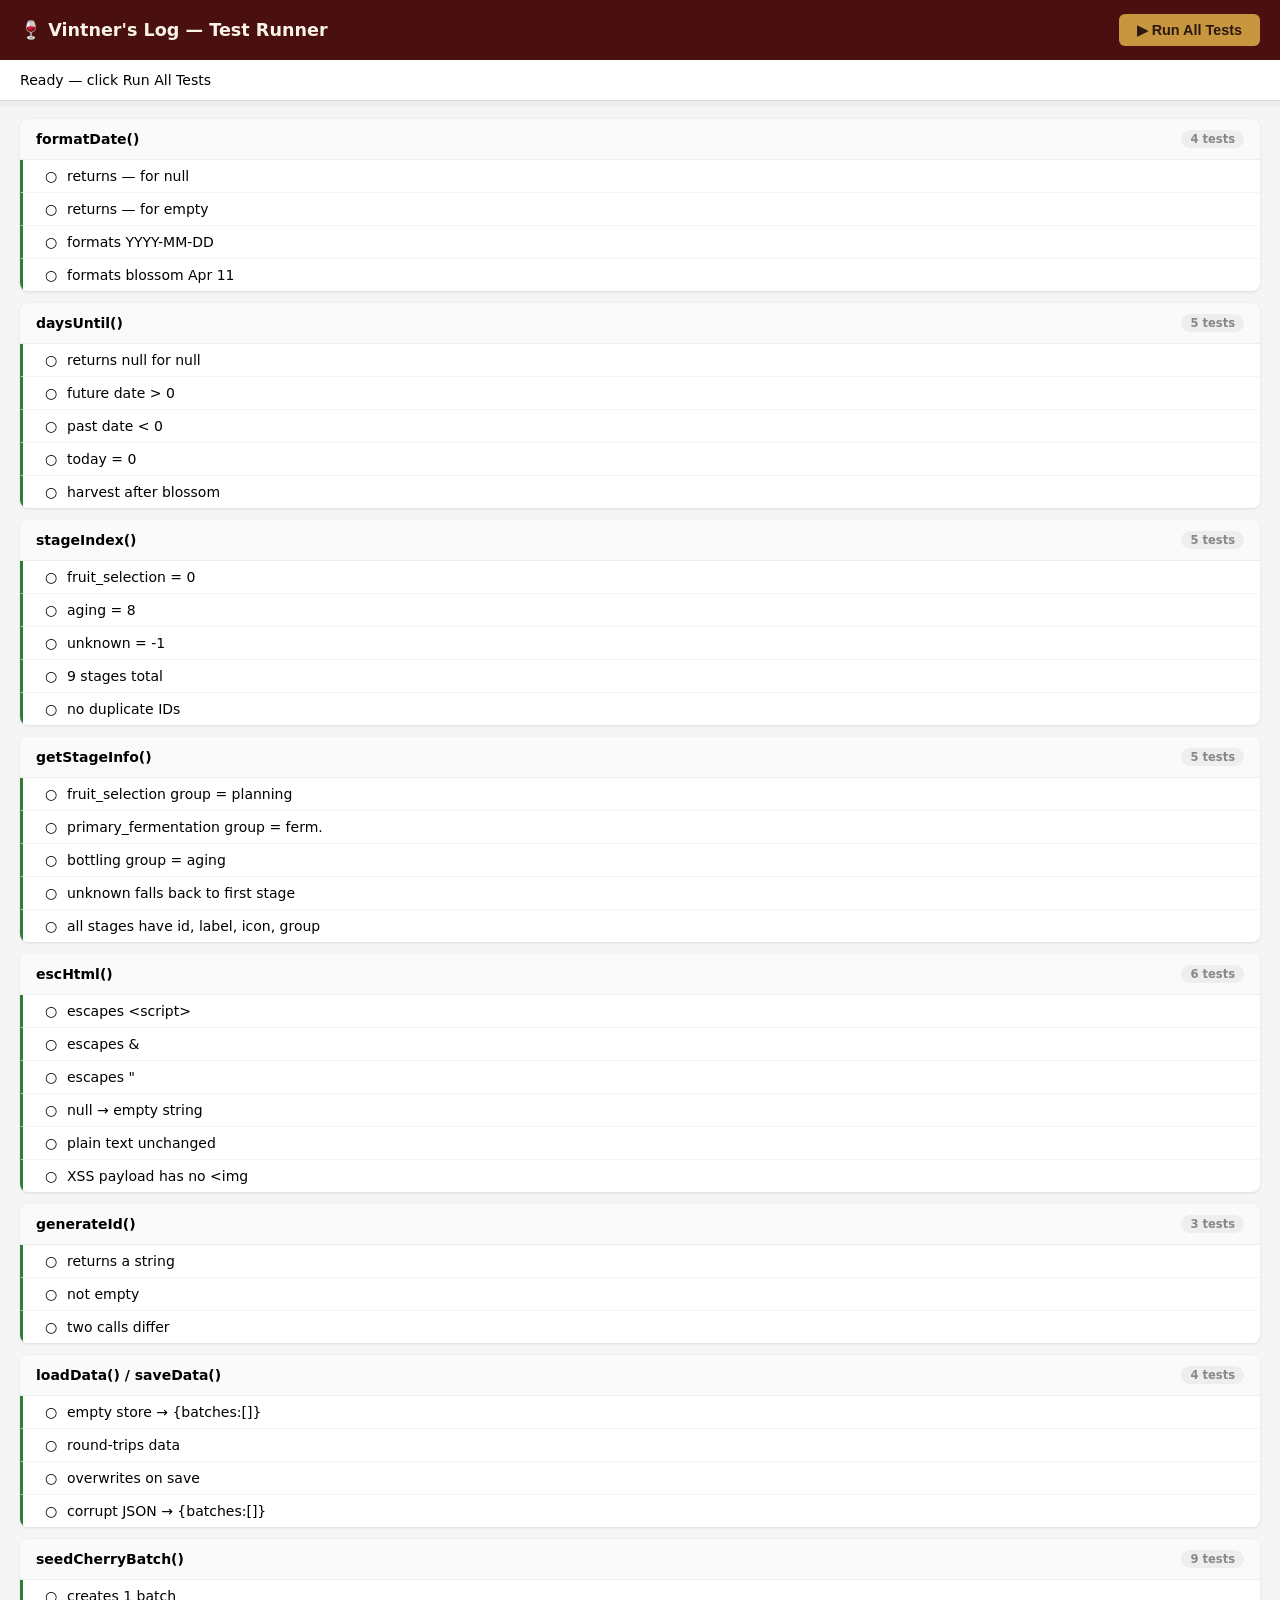
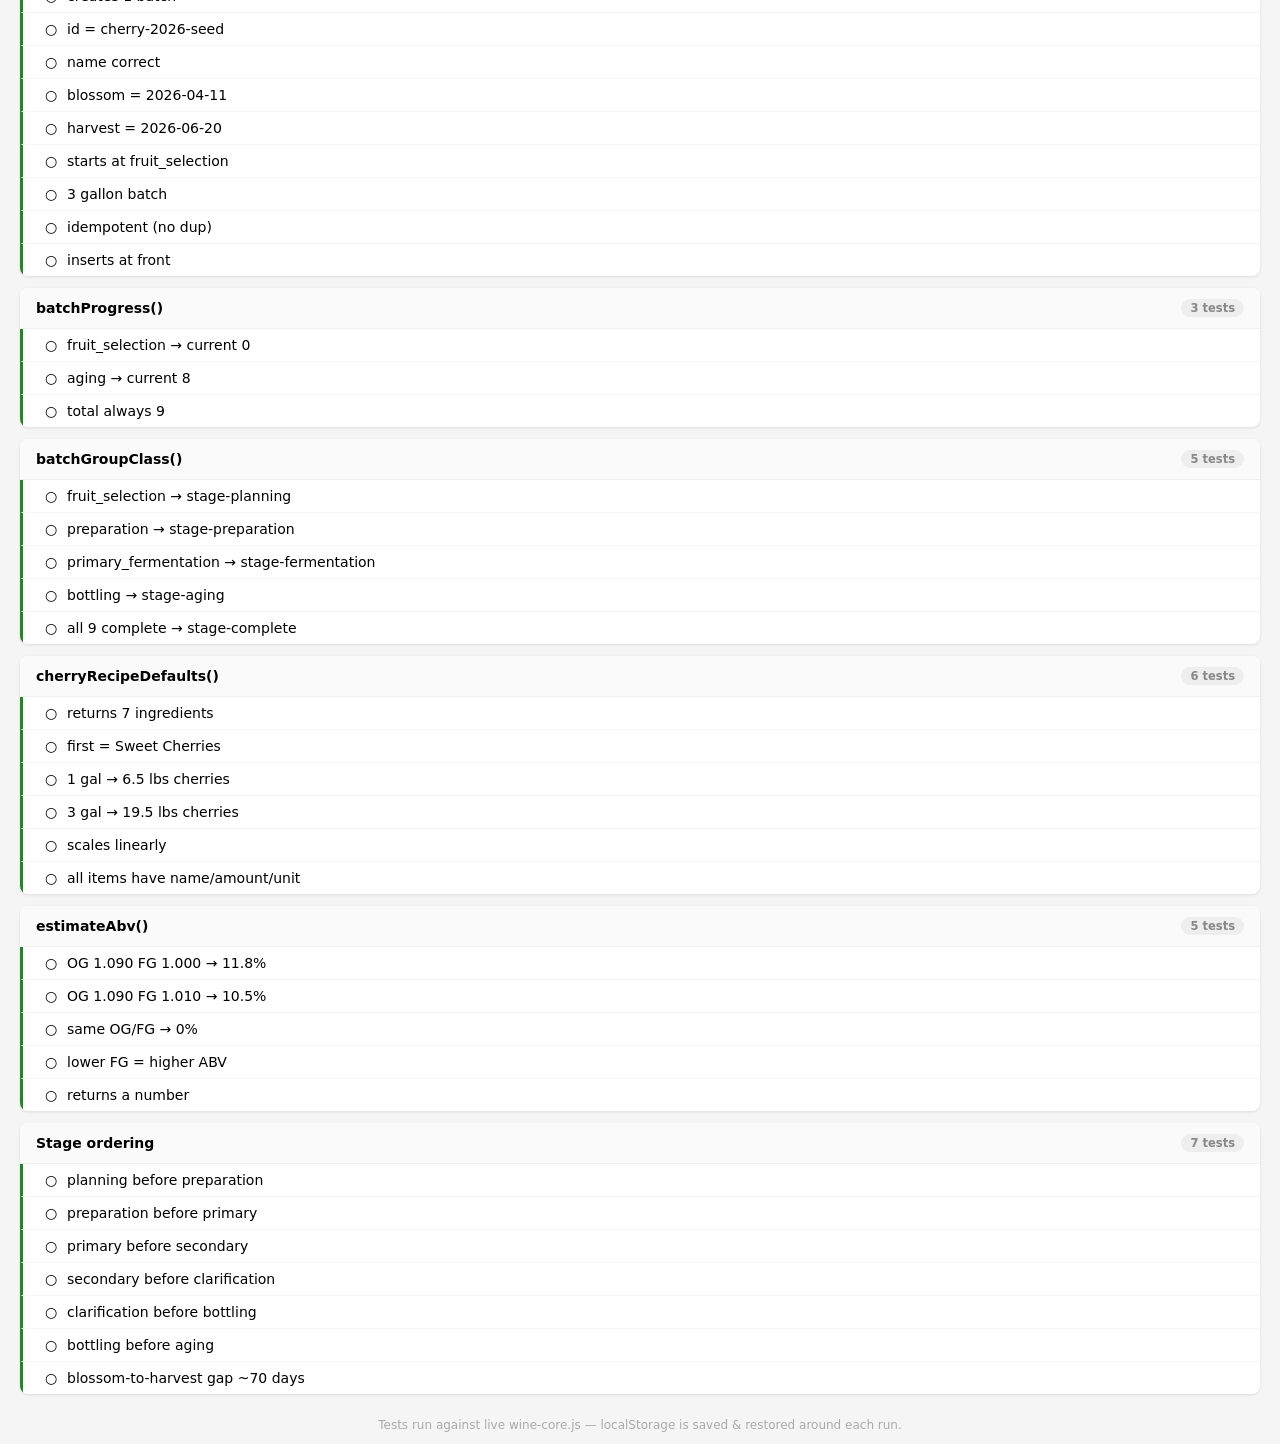
==== commit 47d8e48c: "Refactor: extract wine-core.js, fix test runner (Option B) wine-core.js (new): - All pure logic extr" ====
--- a/wine-tests.html
+++ b/wine-tests.html
@@ -2,951 +2,224 @@
 <html lang="en">
 <head>
   <meta charset="UTF-8" />
-  <meta name="viewport" content="width=device-width, initial-scale=1.0" />
-  <title>Vintner's Log — Test Runner</title>
+  <title>Vintner's Log — Tests</title>
+  <script src="wine-core.js"></script>
   <style>
-    :root {
-      --pass:    #2E7D32;
-      --pass-bg: #E8F5E9;
-      --fail:    #C62828;
-      --fail-bg: #FFEBEE;
-      --skip:    #6D4C41;
-      --skip-bg: #EFEBE9;
-      --ink:     #1A1A2E;
-      --muted:   #666;
-      --border:  #DDD;
-      --bg:      #F5F5F5;
-      --white:   #FFFFFF;
-      --burg:    #6B1A1A;
-      --gold:    #C8963E;
-      --radius:  8px;
-      --shadow:  0 1px 4px rgba(0,0,0,.1);
-    }
-    *, *::before, *::after { box-sizing: border-box; margin: 0; padding: 0; }
-    body { font-family: 'Segoe UI', system-ui, sans-serif; background: var(--bg); color: var(--ink); font-size: 14px; }
-    code, pre { font-family: 'Cascadia Code', 'Fira Code', monospace; }
-
-    /* ── Header ── */
-    header {
-      background: linear-gradient(135deg, #4A0F0F, #6B1A1A);
-      color: #F9F3E8;
-      padding: 16px 24px;
-      display: flex; align-items: center; justify-content: space-between;
-      flex-wrap: wrap; gap: 10px;
-    }
-    header h1 { font-size: 1.15rem; display: flex; align-items: center; gap: 8px; }
-    header .sub { font-size: .75rem; color: #E0B86A; margin-top: 2px; }
-    .run-btn {
-      background: var(--gold); color: #2C1810; border: none; border-radius: var(--radius);
-      padding: 9px 20px; font-size: .9rem; font-weight: bold; cursor: pointer;
-      font-family: inherit; transition: background .15s;
-    }
-    .run-btn:hover { background: #E0B86A; }
-    .run-btn:active { transform: scale(.97); }
-
-    /* ── Summary bar ── */
-    #summary {
-      display: flex; gap: 12px; padding: 14px 24px;
-      background: var(--white); border-bottom: 1px solid var(--border);
-      flex-wrap: wrap; align-items: center;
-    }
-    .stat { display: flex; align-items: center; gap: 6px; font-size: .88rem; }
-    .stat .dot { width: 12px; height: 12px; border-radius: 50%; }
-    .stat .val { font-weight: bold; font-size: 1.1rem; }
-    .dot-pass { background: var(--pass); }
-    .dot-fail { background: var(--fail); }
-    .dot-skip { background: #bbb; }
-    .progress-bar {
-      flex: 1; min-width: 160px; height: 8px; background: #eee;
-      border-radius: 4px; overflow: hidden;
-    }
-    .progress-fill { height: 100%; background: var(--pass); transition: width .4s; border-radius: 4px; }
-    #duration { font-size: .78rem; color: var(--muted); margin-left: auto; }
-    #status-text { font-size: .85rem; font-weight: bold; }
-    #status-text.all-pass { color: var(--pass); }
-    #status-text.has-fail  { color: var(--fail); }
-    #status-text.running   { color: var(--gold); }
-    #status-text.idle      { color: var(--muted); }
-
-    /* ── Toolbar ── */
-    .toolbar {
-      display: flex; align-items: center; gap: 10px; padding: 10px 24px;
-      background: var(--white); border-bottom: 1px solid var(--border); flex-wrap: wrap;
-    }
-    .toolbar label { font-size: .82rem; color: var(--muted); display: flex; align-items: center; gap: 5px; }
-    .filter-btn {
-      padding: 4px 12px; border-radius: 20px; border: 1px solid var(--border);
-      background: var(--white); font-size: .78rem; cursor: pointer; font-family: inherit;
-      transition: all .1s;
-    }
-    .filter-btn.active { background: var(--burg); color: #fff; border-color: var(--burg); }
-    .toolbar input[type=search] {
-      padding: 5px 10px; border: 1px solid var(--border); border-radius: var(--radius);
-      font-size: .82rem; font-family: inherit; width: 200px;
-    }
-    .expand-all { margin-left: auto; font-size: .78rem; color: var(--burg); cursor: pointer; background: none; border: none; font-family: inherit; }
-    .expand-all:hover { text-decoration: underline; }
-
-    /* ── Suite ── */
-    .suite {
-      background: var(--white); border: 1px solid var(--border);
-      border-radius: var(--radius); margin: 12px 24px; overflow: hidden;
-      box-shadow: var(--shadow);
-    }
-    .suite-header {
-      display: flex; align-items: center; gap: 10px; padding: 12px 16px;
-      cursor: pointer; user-select: none; background: #FAFAFA;
-      border-bottom: 1px solid var(--border);
-    }
-    .suite-header:hover { background: #F0F0F0; }
-    .suite-icon { font-size: 1rem; }
-    .suite-name { font-weight: bold; font-size: .95rem; flex: 1; }
-    .suite-badge {
-      font-size: .72rem; font-weight: bold; padding: 2px 8px;
-      border-radius: 20px; white-space: nowrap;
-    }
-    .badge-pass { background: var(--pass-bg); color: var(--pass); }
-    .badge-fail { background: var(--fail-bg); color: var(--fail); }
-    .badge-idle { background: #EEE; color: var(--muted); }
-    .chevron { font-size: .7rem; color: var(--muted); transition: transform .2s; }
-    .suite.collapsed .suite-body { display: none; }
-    .suite.collapsed .chevron { transform: rotate(-90deg); }
-
-    /* ── Test rows ── */
-    .suite-body { padding: 0; }
-    .test-row {
-      display: flex; align-items: flex-start; gap: 10px; padding: 9px 16px 9px 20px;
-      border-bottom: 1px solid #F0F0F0; font-size: .86rem;
-    }
-    .test-row:last-child { border-bottom: none; }
-    .test-row.pass { border-left: 3px solid var(--pass); }
-    .test-row.fail { border-left: 3px solid var(--fail); background: var(--fail-bg); }
-    .test-row.skip { border-left: 3px solid #ccc; opacity: .6; }
-    .test-row.pending { border-left: 3px solid #ccc; }
-    .test-icon { font-size: .85rem; width: 16px; flex-shrink: 0; margin-top: 1px; }
-    .test-name { flex: 1; line-height: 1.4; }
-    .test-dur  { font-size: .72rem; color: var(--muted); white-space: nowrap; }
-    .test-error {
-      margin-top: 6px; background: #FFF0F0; border: 1px solid #FFCDD2;
-      border-radius: 4px; padding: 8px 10px; font-size: .8rem;
-      color: var(--fail); white-space: pre-wrap; font-family: monospace;
-      width: 100%;
-    }
-    .test-row-inner { flex: 1; min-width: 0; }
-
-    /* ── Footer ── */
-    footer {
-      text-align: center; padding: 12px; font-size: .75rem; color: var(--muted);
-      border-top: 1px solid var(--border); margin-top: 12px;
-    }
+    body { font-family: system-ui, sans-serif; background: #f5f5f5; margin: 0; font-size: 14px; }
+    header { background: #4A0F0F; color: #F9F3E8; padding: 14px 20px; display: flex; align-items: center; justify-content: space-between; }
+    header h1 { font-size: 1.1rem; margin: 0; }
+    #run-btn { background: #C8963E; color: #2C1810; border: none; border-radius: 6px; padding: 8px 18px; font-weight: bold; cursor: pointer; font-size: .9rem; }
+    #summary { background: #fff; padding: 12px 20px; border-bottom: 1px solid #ddd; display: flex; gap: 20px; align-items: center; font-size: .88rem; }
+    #summary b { font-size: 1.1rem; }
+    .pass { color: #2E7D32; } .fail { color: #C62828; } .muted { color: #888; }
+    #bar { height: 6px; background: #eee; margin: 0; }
+    #bar-fill { height: 100%; background: #2E7D32; width: 0; transition: width .3s; }
+    .suite { background: #fff; margin: 12px 20px; border-radius: 8px; box-shadow: 0 1px 3px rgba(0,0,0,.1); overflow: hidden; }
+    .suite-hd { padding: 11px 16px; background: #fafafa; border-bottom: 1px solid #eee; display: flex; align-items: center; gap: 8px; cursor: pointer; }
+    .suite-hd b { flex: 1; }
+    .badge { border-radius: 20px; padding: 2px 9px; font-size: .72rem; font-weight: bold; }
+    .bp { background: #E8F5E9; color: #2E7D32; } .bf { background: #FFEBEE; color: #C62828; } .bi { background: #eee; color: #888; }
+    .t { padding: 8px 16px 8px 22px; border-bottom: 1px solid #f5f5f5; display: flex; gap: 8px; }
+    .t:last-child { border: none; }
+    .t.p { border-left: 3px solid #2E7D32; } .t.f { border-left: 3px solid #C62828; background: #fff8f8; } .t.s { border-left: 3px solid #ccc; opacity:.6; }
+    .err { margin-top: 5px; background: #fff0f0; border: 1px solid #ffcdd2; border-radius: 4px; padding: 6px 8px; font-family: monospace; font-size: .78rem; color: #c62828; white-space: pre-wrap; }
+    footer { text-align: center; padding: 12px; color: #aaa; font-size: .75rem; }
   </style>
 </head>
 <body>
-
 <header>
-  <div>
-    <h1>🍷 Vintner's Log — Test Runner</h1>
-    <div class="sub">Unit tests for wine batch lifecycle logic</div>
-  </div>
-  <button class="run-btn" id="run-btn" onclick="runAll()">▶ Run All Tests</button>
+  <h1>🍷 Vintner's Log — Test Runner</h1>
+  <button id="run-btn" onclick="runAll()">▶ Run All Tests</button>
 </header>
-
 <div id="summary">
-  <div class="stat"><div class="dot dot-pass"></div><span class="val" id="cnt-pass">—</span><span>passed</span></div>
-  <div class="stat"><div class="dot dot-fail"></div><span class="val" id="cnt-fail">—</span><span>failed</span></div>
-  <div class="stat"><div class="dot dot-skip"></div><span class="val" id="cnt-skip">—</span><span>skipped</span></div>
-  <div class="progress-bar"><div class="progress-fill" id="progress-fill" style="width:0%"></div></div>
-  <span id="status-text" class="idle">Ready — click Run All Tests</span>
-  <span id="duration"></span>
+  <span>Ready — click Run All Tests</span>
 </div>
-
-<div class="toolbar">
-  <button class="filter-btn active" id="f-all"  onclick="setFilter('all')">All</button>
-  <button class="filter-btn"        id="f-fail" onclick="setFilter('fail')">Failures only</button>
-  <input type="search" id="search-box" placeholder="Filter by name…" oninput="applyFilter()" />
-  <button class="expand-all" onclick="toggleAllSuites()">Collapse all</button>
-</div>
-
+<div id="bar"><div id="bar-fill"></div></div>
 <div id="results"></div>
-
-<footer>
-  Vintner's Log Test Runner &mdash; tests run in-browser, no server needed
-</footer>
+<footer>Tests run against live wine-core.js — localStorage is saved &amp; restored around each run.</footer>
 
 <script>
-// ══════════════════════════════════════════════════════════════════════
-//  SECTION 1 — MINI TEST FRAMEWORK
-// ══════════════════════════════════════════════════════════════════════
-const _suites = [];
-let _current  = null;
-
-function describe(name, icon, fn) {
-  _current = { name, icon, tests: [] };
-  _suites.push(_current);
-  fn();
-  _current = null;
-}
-
-function it(name, fn) {
-  if (!_current) throw new Error('it() called outside describe()');
-  _current.tests.push({ name, fn, status: 'pending', error: null, duration: null });
-}
-
-function xit(name) {
-  if (!_current) throw new Error('xit() called outside describe()');
-  _current.tests.push({ name, fn: null, status: 'skip', error: null, duration: null });
-}
-
-class AssertionError extends Error {
-  constructor(msg) { super(msg); this.name = 'AssertionError'; }
-}
-
-function expect(actual) {
-  return {
-    toBe(expected) {
-      if (actual !== expected)
-        throw new AssertionError(`Expected ${fmt(expected)}\n  Received ${fmt(actual)}`);
-    },
-    toEqual(expected) {
-      const a = JSON.stringify(actual), b = JSON.stringify(expected);
-      if (a !== b)
-        throw new AssertionError(`Expected ${b}\n  Received ${a}`);
-    },
-    toBeTruthy() {
-      if (!actual)
-        throw new AssertionError(`Expected truthy, received ${fmt(actual)}`);
-    },
-    toBeFalsy() {
-      if (actual)
-        throw new AssertionError(`Expected falsy, received ${fmt(actual)}`);
-    },
-    toBeNull() {
-      if (actual !== null)
-        throw new AssertionError(`Expected null, received ${fmt(actual)}`);
-    },
-    toBeGreaterThan(n) {
-      if (!(actual > n))
-        throw new AssertionError(`Expected > ${n}, received ${fmt(actual)}`);
-    },
-    toBeLessThan(n) {
-      if (!(actual < n))
-        throw new AssertionError(`Expected < ${n}, received ${fmt(actual)}`);
-    },
-    toContain(str) {
-      if (!String(actual).includes(String(str)))
-        throw new AssertionError(`Expected to contain ${fmt(str)}\n  Received ${fmt(actual)}`);
-    },
-    toNotContain(str) {
-      if (String(actual).includes(String(str)))
-        throw new AssertionError(`Expected NOT to contain ${fmt(str)}\n  Received ${fmt(actual)}`);
-    },
-    toBeArray() {
-      if (!Array.isArray(actual))
-        throw new AssertionError(`Expected an Array, received ${typeof actual}`);
-    },
-    toHaveLength(n) {
-      if (!actual || actual.length !== n)
-        throw new AssertionError(`Expected length ${n}, received ${actual?.length}`);
-    },
-    toMatch(regex) {
-      if (!regex.test(String(actual)))
-        throw new AssertionError(`Expected to match ${regex}, received ${fmt(actual)}`);
-    },
-    toThrow() {
-      if (typeof actual !== 'function')
-        throw new AssertionError('toThrow() requires a function');
-      try { actual(); throw new AssertionError('Expected function to throw, but it did not'); }
-      catch (e) { if (e instanceof AssertionError) throw e; }
-    },
-  };
-}
-
-function fmt(v) {
-  if (v === null) return 'null';
-  if (v === undefined) return 'undefined';
-  if (typeof v === 'string') return `"${v}"`;
-  return String(v);
-}
-
-// ══════════════════════════════════════════════════════════════════════
-//  SECTION 2 — PRODUCTION CODE UNDER TEST
-//  (Pure / logic functions copied from wine.html — no DOM dependencies)
-// ══════════════════════════════════════════════════════════════════════
-
-const STORAGE_KEY = 'vintners_log_v1';
-
-const STAGES = [
-  { id: 'fruit_selection',        label: 'Fruit Selection',   icon: '🍒', group: 'planning' },
-  { id: 'methodology',            label: 'Methodology',       icon: '📋', group: 'planning' },
-  { id: 'recipe',                 label: 'Recipe',            icon: '🧪', group: 'planning' },
-  { id: 'preparation',            label: 'Preparation',       icon: '⚗️',  group: 'preparation' },
-  { id: 'primary_fermentation',   label: 'Primary Ferm.',     icon: '🫧', group: 'fermentation' },
-  { id: 'secondary_fermentation', label: 'Secondary Ferm.',   icon: '🔬', group: 'fermentation' },
-  { id: 'clarification',          label: 'Clarification',     icon: '✨', group: 'fermentation' },
-  { id: 'bottling',               label: 'Bottling',          icon: '🍾', group: 'aging' },
-  { id: 'aging',                  label: 'Aging',             icon: '🪵', group: 'aging' },
-];
-
-const STAGE_IDS = STAGES.map(s => s.id);
-
-const GROUP_CLASS = {
-  planning:     'stage-planning',
-  preparation:  'stage-preparation',
-  fermentation: 'stage-fermentation',
-  aging:        'stage-aging',
-  complete:     'stage-complete',
-};
-
-// ── Mock localStorage ─────────────────────────────────────────────────
-const _mockStore = {};
-const _localStorage = {
-  getItem:    (k)    => _mockStore[k] ?? null,
-  setItem:    (k, v) => { _mockStore[k] = String(v); },
-  removeItem: (k)    => { delete _mockStore[k]; },
-  clear:      ()     => { Object.keys(_mockStore).forEach(k => delete _mockStore[k]); },
-};
-
-function loadData() {
-  try {
-    const raw = _localStorage.getItem(STORAGE_KEY);
-    return raw ? JSON.parse(raw) : { batches: [] };
-  } catch { return { batches: [] }; }
-}
-
-function saveData(data) {
-  _localStorage.setItem(STORAGE_KEY, JSON.stringify(data));
-}
-
-function getData() { return loadData(); }
-
-function clearStore() { _localStorage.clear(); }
-
-function seedCherryBatch() {
-  const data = loadData();
-  const already = data.batches.find(b => b.id === 'cherry-2026-seed');
-  if (already) return;
-  const cherryBatch = {
-    id: 'cherry-2026-seed',
-    name: 'Backyard Sweet Cherry 2026',
-    fruit: 'Sweet Cherry',
-    year: 2026,
-    gallons: 3,
-    source: 'Home Garden',
-    harvest_date: '2026-06-20',
-    blossom_date: '2026-04-11',
-    current_stage: 'fruit_selection',
-    completed_stages: [],
-    created: new Date().toISOString(),
-    notes: 'Two sweet cherry trees in the backyard blossomed April 11, 2026.',
-    stages: {}
-  };
-  data.batches.unshift(cherryBatch);
-  saveData(data);
-}
-
-function generateId() {
-  return Date.now().toString(36) + Math.random().toString(36).slice(2, 6);
-}
-
-function formatDate(iso) {
-  if (!iso) return '—';
-  const d = new Date(iso + (iso.length === 10 ? 'T00:00:00' : ''));
-  return d.toLocaleDateString('en-US', { month: 'short', day: 'numeric', year: 'numeric' });
-}
-
-function daysUntil(isoDate) {
-  if (!isoDate) return null;
-  const target = new Date(isoDate + 'T00:00:00');
-  const now = new Date();
-  now.setHours(0, 0, 0, 0);
-  return Math.ceil((target - now) / 86400000);
-}
-
-function stageIndex(stageId) {
-  return STAGE_IDS.indexOf(stageId);
-}
-
-function getStageInfo(stageId) {
-  return STAGES.find(s => s.id === stageId) || STAGES[0];
-}
-
-function batchProgress(batch) {
-  const idx = stageIndex(batch.current_stage);
-  return { current: idx, total: STAGES.length };
-}
-
-function batchGroupClass(batch) {
-  if (batch.completed_stages?.length === STAGES.length) return 'stage-complete';
-  const info = getStageInfo(batch.current_stage);
-  return GROUP_CLASS[info.group] || 'stage-planning';
-}
-
-function escHtml(str) {
-  if (!str) return '';
-  return String(str)
-    .replace(/&/g, '&amp;')
-    .replace(/</g, '&lt;')
-    .replace(/>/g, '&gt;')
-    .replace(/"/g, '&quot;');
-}
-
-// Cherry recipe defaults (mirrors app logic)
-function cherryRecipeDefaults(gallons) {
-  return [
-    { name: 'Sweet Cherries',          amount: (6.5 * gallons).toFixed(1), unit: 'lbs' },
-    { name: 'Granulated Sugar',        amount: (2.0 * gallons).toFixed(1), unit: 'lbs' },
-    { name: 'Water',                   amount: (0.6 * gallons).toFixed(2), unit: 'gallons' },
-    { name: 'Pectic Enzyme',           amount: (0.5 * gallons).toFixed(1), unit: 'tsp' },
-    { name: 'Acid Blend',              amount: (0.5 * gallons).toFixed(1), unit: 'tsp' },
-    { name: 'Yeast Nutrient',          amount: (1.0 * gallons).toFixed(1), unit: 'tsp' },
-    { name: 'Potassium Metabisulfite', amount: (0.25 * gallons).toFixed(2), unit: 'tsp' },
-  ];
-}
-
-// ABV estimator (mirrors app logic)
-function estimateAbv(og, fg) {
-  return parseFloat(((og - fg) * 131.25).toFixed(1));
-}
-
-// ══════════════════════════════════════════════════════════════════════
-//  SECTION 3 — TEST SUITES
-// ══════════════════════════════════════════════════════════════════════
-
-describe('Utility: formatDate()', '📅', () => {
-  it('returns "—" for null', () => {
-    expect(formatDate(null)).toBe('—');
-  });
-  it('returns "—" for undefined', () => {
-    expect(formatDate(undefined)).toBe('—');
-  });
-  it('returns "—" for empty string', () => {
-    expect(formatDate('')).toBe('—');
-  });
-  it('formats a YYYY-MM-DD date string', () => {
-    const result = formatDate('2026-06-20');
-    expect(result).toContain('2026');
-    expect(result).toContain('Jun');
-  });
-  it('formats blossom date April 11 2026', () => {
-    const result = formatDate('2026-04-11');
-    expect(result).toContain('Apr');
-    expect(result).toContain('11');
-    expect(result).toContain('2026');
-  });
-  it('handles a full ISO datetime string', () => {
-    const result = formatDate('2026-06-20T12:00:00.000Z');
-    expect(result).toContain('2026');
-  });
-});
-
-describe('Utility: daysUntil()', '⏳', () => {
-  it('returns null for null input', () => {
-    expect(daysUntil(null)).toBeNull();
-  });
-  it('returns null for undefined input', () => {
-    expect(daysUntil(undefined)).toBeNull();
-  });
-  it('returns a positive number for a future date', () => {
-    const future = new Date();
-    future.setDate(future.getDate() + 30);
-    const iso = future.toISOString().slice(0, 10);
-    expect(daysUntil(iso)).toBeGreaterThan(0);
-  });
-  it('returns a negative number for a past date', () => {
-    const past = new Date();
-    past.setDate(past.getDate() - 10);
-    const iso = past.toISOString().slice(0, 10);
-    expect(daysUntil(iso)).toBeLessThan(0);
-  });
-  it('returns 0 for today', () => {
-    const today = new Date().toISOString().slice(0, 10);
-    expect(daysUntil(today)).toBe(0);
-  });
-  it('cherry harvest (2026-06-20) is in the future relative to blossom (2026-04-11)', () => {
-    // harvest should be > blossom
-    const harvestDays = daysUntil('2026-06-20');
-    const blossomDays = daysUntil('2026-04-11');
-    expect(harvestDays > blossomDays).toBeTruthy();
-  });
-});
-
-describe('Utility: stageIndex()', '🔢', () => {
-  it('fruit_selection is stage 0', () => {
-    expect(stageIndex('fruit_selection')).toBe(0);
-  });
-  it('methodology is stage 1', () => {
-    expect(stageIndex('methodology')).toBe(1);
-  });
-  it('recipe is stage 2', () => {
-    expect(stageIndex('recipe')).toBe(2);
-  });
-  it('preparation is stage 3', () => {
-    expect(stageIndex('preparation')).toBe(3);
-  });
-  it('primary_fermentation is stage 4', () => {
-    expect(stageIndex('primary_fermentation')).toBe(4);
-  });
-  it('secondary_fermentation is stage 5', () => {
-    expect(stageIndex('secondary_fermentation')).toBe(5);
-  });
-  it('clarification is stage 6', () => {
-    expect(stageIndex('clarification')).toBe(6);
-  });
-  it('bottling is stage 7', () => {
-    expect(stageIndex('bottling')).toBe(7);
-  });
-  it('aging is stage 8 (last stage)', () => {
-    expect(stageIndex('aging')).toBe(8);
-  });
-  it('unknown stage returns -1', () => {
-    expect(stageIndex('unknown_stage')).toBe(-1);
-  });
-  it('total stages is 9', () => {
-    expect(STAGE_IDS.length).toBe(9);
-  });
-});
-
-describe('Utility: getStageInfo()', '📋', () => {
-  it('returns correct object for fruit_selection', () => {
-    const info = getStageInfo('fruit_selection');
-    expect(info.id).toBe('fruit_selection');
-    expect(info.group).toBe('planning');
-  });
-  it('returns correct group for primary_fermentation', () => {
-    expect(getStageInfo('primary_fermentation').group).toBe('fermentation');
-  });
-  it('returns correct group for bottling', () => {
-    expect(getStageInfo('bottling').group).toBe('aging');
-  });
-  it('falls back to STAGES[0] for unknown id', () => {
-    const info = getStageInfo('nonexistent');
-    expect(info.id).toBe('fruit_selection');
-  });
-  it('every stage has id, label, icon, group fields', () => {
-    STAGES.forEach(s => {
-      expect(s.id).toBeTruthy();
-      expect(s.label).toBeTruthy();
-      expect(s.icon).toBeTruthy();
-      expect(s.group).toBeTruthy();
-    });
-  });
-});
-
-describe('Utility: escHtml()', '🛡️', () => {
-  it('escapes < and >', () => {
-    expect(escHtml('<script>')).toBe('&lt;script&gt;');
-  });
-  it('escapes & ampersand', () => {
-    expect(escHtml('Rock & Roll')).toBe('Rock &amp; Roll');
-  });
-  it('escapes double quotes', () => {
-    expect(escHtml('"hello"')).toBe('&quot;hello&quot;');
-  });
-  it('returns empty string for null', () => {
-    expect(escHtml(null)).toBe('');
-  });
-  it('returns empty string for undefined', () => {
-    expect(escHtml(undefined)).toBe('');
-  });
-  it('does not alter plain text', () => {
-    expect(escHtml('Backyard Sweet Cherry 2026')).toBe('Backyard Sweet Cherry 2026');
-  });
-  it('handles XSS payload', () => {
-    const xss = '<img src=x onerror="alert(1)">';
-    const escaped = escHtml(xss);
-    expect(escaped).toNotContain('<img');
-    expect(escaped).toContain('&lt;img');
-  });
-});
-
-describe('Utility: generateId()', '🔑', () => {
-  it('returns a non-empty string', () => {
-    expect(generateId()).toBeTruthy();
-  });
-  it('two calls produce different IDs', () => {
-    const a = generateId(), b = generateId();
-    expect(a !== b).toBeTruthy();
-  });
-  it('returns a string type', () => {
-    expect(typeof generateId()).toBe('string');
-  });
-  it('has reasonable length (> 5 chars)', () => {
-    expect(generateId().length > 5).toBeTruthy();
-  });
-});
-
-describe('Data Layer: loadData() / saveData()', '💾', () => {
-  it('returns {batches:[]} when store is empty', () => {
-    clearStore();
-    const data = loadData();
-    expect(data.batches).toBeArray();
-    expect(data.batches).toHaveLength(0);
-  });
-  it('round-trips data correctly', () => {
-    clearStore();
-    const payload = { batches: [{ id: 'test-1', name: 'Test Batch' }] };
-    saveData(payload);
-    const loaded = loadData();
-    expect(loaded.batches[0].id).toBe('test-1');
-    expect(loaded.batches[0].name).toBe('Test Batch');
-  });
-  it('overwrites existing data on save', () => {
-    clearStore();
-    saveData({ batches: [{ id: 'old' }] });
-    saveData({ batches: [{ id: 'new' }] });
-    expect(loadData().batches[0].id).toBe('new');
-  });
-  it('handles corrupt JSON gracefully', () => {
-    _localStorage.setItem(STORAGE_KEY, '{ broken json ::');
-    const data = loadData();
-    expect(data.batches).toBeArray();
-  });
-  it('stores multiple batches', () => {
-    clearStore();
-    saveData({ batches: [{ id: 'a' }, { id: 'b' }, { id: 'c' }] });
-    expect(loadData().batches).toHaveLength(3);
-  });
-});
-
-describe('Data Layer: seedCherryBatch()', '🍒', () => {
-  it('creates cherry batch in empty store', () => {
-    clearStore();
-    seedCherryBatch();
-    const data = loadData();
-    expect(data.batches).toHaveLength(1);
-  });
-  it('creates batch with correct id', () => {
-    clearStore();
-    seedCherryBatch();
-    expect(loadData().batches[0].id).toBe('cherry-2026-seed');
-  });
-  it('sets correct name', () => {
-    clearStore();
-    seedCherryBatch();
-    expect(loadData().batches[0].name).toBe('Backyard Sweet Cherry 2026');
-  });
-  it('sets correct fruit type', () => {
-    clearStore();
-    seedCherryBatch();
-    expect(loadData().batches[0].fruit).toBe('Sweet Cherry');
-  });
-  it('sets correct year 2026', () => {
-    clearStore();
-    seedCherryBatch();
-    expect(loadData().batches[0].year).toBe(2026);
-  });
-  it('sets 3-gallon batch size', () => {
-    clearStore();
-    seedCherryBatch();
-    expect(loadData().batches[0].gallons).toBe(3);
-  });
-  it('sets source as Home Garden', () => {
-    clearStore();
-    seedCherryBatch();
-    expect(loadData().batches[0].source).toBe('Home Garden');
-  });
-  it('sets blossom date to April 11 2026', () => {
-    clearStore();
-    seedCherryBatch();
-    expect(loadData().batches[0].blossom_date).toBe('2026-04-11');
-  });
-  it('sets harvest date to June 20 2026', () => {
-    clearStore();
-    seedCherryBatch();
-    expect(loadData().batches[0].harvest_date).toBe('2026-06-20');
-  });
-  it('starts at fruit_selection stage', () => {
-    clearStore();
-    seedCherryBatch();
-    expect(loadData().batches[0].current_stage).toBe('fruit_selection');
-  });
-  it('starts with empty completed_stages array', () => {
-    clearStore();
-    seedCherryBatch();
-    expect(loadData().batches[0].completed_stages).toHaveLength(0);
-  });
-  it('is idempotent — calling twice does not duplicate', () => {
-    clearStore();
-    seedCherryBatch();
-    seedCherryBatch();
-    expect(loadData().batches).toHaveLength(1);
-  });
-  it('inserts at the front when other batches exist', () => {
-    clearStore();
-    saveData({ batches: [{ id: 'existing', name: 'Old Batch', current_stage: 'aging', completed_stages: [] }] });
-    seedCherryBatch();
-    const batches = loadData().batches;
-    expect(batches[0].id).toBe('cherry-2026-seed');
-    expect(batches[1].id).toBe('existing');
-  });
-});
-
-describe('Batch Progress: batchProgress()', '📊', () => {
-  const makeBatch = (stage) => ({ current_stage: stage, completed_stages: [] });
-  it('returns current:0 for fruit_selection', () => {
-    expect(batchProgress(makeBatch('fruit_selection')).current).toBe(0);
-  });
-  it('returns current:4 for primary_fermentation', () => {
-    expect(batchProgress(makeBatch('primary_fermentation')).current).toBe(4);
-  });
-  it('returns current:8 for aging', () => {
-    expect(batchProgress(makeBatch('aging')).current).toBe(8);
-  });
-  it('always returns total:9', () => {
-    STAGE_IDS.forEach(id => {
-      expect(batchProgress(makeBatch(id)).total).toBe(9);
-    });
-  });
-});
-
-describe('Batch Progress: batchGroupClass()', '🎨', () => {
-  const makeBatch = (stage, completed = []) => ({ current_stage: stage, completed_stages: completed });
-  it('returns stage-planning for fruit_selection', () => {
-    expect(batchGroupClass(makeBatch('fruit_selection'))).toBe('stage-planning');
-  });
-  it('returns stage-planning for methodology', () => {
-    expect(batchGroupClass(makeBatch('methodology'))).toBe('stage-planning');
-  });
-  it('returns stage-preparation for preparation', () => {
-    expect(batchGroupClass(makeBatch('preparation'))).toBe('stage-preparation');
-  });
-  it('returns stage-fermentation for primary_fermentation', () => {
-    expect(batchGroupClass(makeBatch('primary_fermentation'))).toBe('stage-fermentation');
-  });
-  it('returns stage-fermentation for clarification', () => {
-    expect(batchGroupClass(makeBatch('clarification'))).toBe('stage-fermentation');
-  });
-  it('returns stage-aging for bottling', () => {
-    expect(batchGroupClass(makeBatch('bottling'))).toBe('stage-aging');
-  });
-  it('returns stage-aging for aging', () => {
-    expect(batchGroupClass(makeBatch('aging'))).toBe('stage-aging');
-  });
-  it('returns stage-complete when all 9 stages completed', () => {
-    expect(batchGroupClass(makeBatch('aging', [...STAGE_IDS]))).toBe('stage-complete');
-  });
-});
-
-describe('Recipe: cherryRecipeDefaults()', '🧪', () => {
-  it('returns 7 ingredients', () => {
-    expect(cherryRecipeDefaults(1)).toHaveLength(7);
-  });
-  it('first ingredient is Sweet Cherries', () => {
-    expect(cherryRecipeDefaults(1)[0].name).toBe('Sweet Cherries');
-  });
-  it('1-gallon batch: 6.5 lbs cherries', () => {
-    expect(cherryRecipeDefaults(1)[0].amount).toBe('6.5');
-  });
-  it('3-gallon batch: 19.5 lbs cherries', () => {
-    expect(cherryRecipeDefaults(3)[0].amount).toBe('19.5');
-  });
-  it('1-gallon batch: 2.0 lbs sugar', () => {
-    expect(cherryRecipeDefaults(1)[1].amount).toBe('2.0');
-  });
-  it('3-gallon batch: 6.0 lbs sugar', () => {
-    expect(cherryRecipeDefaults(3)[1].amount).toBe('6.0');
-  });
-  it('all ingredients have name, amount, unit', () => {
-    cherryRecipeDefaults(1).forEach(ing => {
-      expect(ing.name).toBeTruthy();
-      expect(ing.amount).toBeTruthy();
-      expect(ing.unit).toBeTruthy();
-    });
-  });
-  it('scales linearly with batch size', () => {
-    const r1 = cherryRecipeDefaults(1);
-    const r2 = cherryRecipeDefaults(2);
-    expect(parseFloat(r2[0].amount)).toBe(parseFloat(r1[0].amount) * 2);
-  });
-});
-
-describe('ABV Estimator: estimateAbv()', '🍷', () => {
-  it('OG 1.090 → FG 1.000 ≈ 11.8% ABV', () => {
-    expect(estimateAbv(1.090, 1.000)).toBe(11.8);
-  });
-  it('OG 1.090 → FG 1.010 ≈ 10.5% ABV', () => {
-    expect(estimateAbv(1.090, 1.010)).toBe(10.5);
-  });
-  it('OG 1.110 → FG 1.000 ≈ 14.4% ABV', () => {
-    expect(estimateAbv(1.110, 1.000)).toBe(14.4);
-  });
-  it('same OG and FG = 0% ABV (no fermentation)', () => {
-    expect(estimateAbv(1.090, 1.090)).toBe(0);
-  });
-  it('ABV increases as FG decreases', () => {
-    const abvHigh = estimateAbv(1.090, 1.020);
-    const abvLow  = estimateAbv(1.090, 1.000);
-    expect(abvLow > abvHigh).toBeTruthy();
-  });
-  it('returns a number', () => {
-    expect(typeof estimateAbv(1.090, 1.010)).toBe('number');
-  });
-});
-
-describe('Stage Ordering & Sequence', '🔄', () => {
-  it('planning stages come before preparation', () => {
-    expect(stageIndex('recipe')).toBeLessThan(stageIndex('preparation'));
-  });
-  it('preparation comes before fermentation', () => {
-    expect(stageIndex('preparation')).toBeLessThan(stageIndex('primary_fermentation'));
-  });
-  it('primary comes before secondary fermentation', () => {
-    expect(stageIndex('primary_fermentation')).toBeLessThan(stageIndex('secondary_fermentation'));
-  });
-  it('secondary comes before clarification', () => {
-    expect(stageIndex('secondary_fermentation')).toBeLessThan(stageIndex('clarification'));
-  });
-  it('clarification comes before bottling', () => {
-    expect(stageIndex('clarification')).toBeLessThan(stageIndex('bottling'));
-  });
-  it('bottling comes before aging', () => {
-    expect(stageIndex('bottling')).toBeLessThan(stageIndex('aging'));
-  });
-  it('no duplicate stage IDs', () => {
-    const unique = new Set(STAGE_IDS);
-    expect(unique.size).toBe(STAGE_IDS.length);
-  });
-  it('cherry batch blossom → harvest gap is ~70 days', () => {
-    const blossom  = daysUntil('2026-04-11');
-    const harvest  = daysUntil('2026-06-20');
-    const gap = harvest - blossom;
-    // 70 days apart: Jun 20 - Apr 11
-    expect(gap >= 65 && gap <= 75).toBeTruthy();
-  });
-});
-
-// ══════════════════════════════════════════════════════════════════════
-//  SECTION 4 — RUNNER + UI
-// ══════════════════════════════════════════════════════════════════════
-let _filterMode = 'all';
-let _allExpanded = true;
-
+// ── Mini framework ──────────────────────────────────────────────────
+const suites = [];
+let cur = null;
+
+function describe(name, fn) { cur = { name, tests:[] }; suites.push(cur); fn(); cur = null; }
+function it(label, fn)  { cur.tests.push({ label, fn, status:'pending', err:null }); }
+function xit(label)     { cur.tests.push({ label, fn:null, status:'skip', err:null }); }
+
+class Fail extends Error {}
+function expect(v) { return {
+  toBe:          (e) => { if (v !== e)              throw new Fail(`Expected ${j(e)}\n  Got ${j(v)}`); },
+  toEqual:       (e) => { if (JSON.stringify(v) !== JSON.stringify(e)) throw new Fail(`Expected ${j(e)}\n  Got ${j(v)}`); },
+  toBeTruthy:    ()  => { if (!v)                   throw new Fail(`Expected truthy, got ${j(v)}`); },
+  toBeFalsy:     ()  => { if (v)                    throw new Fail(`Expected falsy, got ${j(v)}`); },
+  toBeNull:      ()  => { if (v !== null)            throw new Fail(`Expected null, got ${j(v)}`); },
+  toContain:     (e) => { if (!String(v).includes(e)) throw new Fail(`Expected to contain ${j(e)}`); },
+  toNotContain:  (e) => { if (String(v).includes(e))  throw new Fail(`Expected NOT to contain ${j(e)}`); },
+  toBeArray:     ()  => { if (!Array.isArray(v))    throw new Fail(`Expected Array, got ${typeof v}`); },
+  toHaveLength:  (n) => { if (!v||v.length!==n)    throw new Fail(`Expected length ${n}, got ${v?.length}`); },
+  toBeGreaterThan:(n)=> { if (!(v > n))             throw new Fail(`Expected > ${n}, got ${j(v)}`); },
+  toBeLessThan:  (n) => { if (!(v < n))             throw new Fail(`Expected < ${n}, got ${j(v)}`); },
+}; }
+function j(v) { return JSON.stringify(v); }
+
+// ── localStorage guard ─────────────────────────────────────────────
+function clearTestData() { localStorage.removeItem(STORAGE_KEY); }
+
+// ── Test suites ────────────────────────────────────────────────────
+describe('formatDate()', () => {
+  it('returns — for null',       () => expect(formatDate(null)).toBe('—'));
+  it('returns — for empty',      () => expect(formatDate('')).toBe('—'));
+  it('formats YYYY-MM-DD',       () => { const r = formatDate('2026-06-20'); expect(r).toContain('2026'); expect(r).toContain('Jun'); });
+  it('formats blossom Apr 11',   () => { const r = formatDate('2026-04-11'); expect(r).toContain('Apr'); expect(r).toContain('11'); });
+});
+
+describe('daysUntil()', () => {
+  it('returns null for null',    () => expect(daysUntil(null)).toBeNull());
+  it('future date > 0',          () => { const d = new Date(); d.setDate(d.getDate()+30); expect(daysUntil(d.toISOString().slice(0,10))).toBeGreaterThan(0); });
+  it('past date < 0',            () => { const d = new Date(); d.setDate(d.getDate()-10); expect(daysUntil(d.toISOString().slice(0,10))).toBeLessThan(0); });
+  it('today = 0',                () => expect(daysUntil(new Date().toISOString().slice(0,10))).toBe(0));
+  it('harvest after blossom',    () => expect(daysUntil('2026-06-20') > daysUntil('2026-04-11')).toBeTruthy());
+});
+
+describe('stageIndex()', () => {
+  it('fruit_selection = 0',      () => expect(stageIndex('fruit_selection')).toBe(0));
+  it('aging = 8',                () => expect(stageIndex('aging')).toBe(8));
+  it('unknown = -1',             () => expect(stageIndex('nope')).toBe(-1));
+  it('9 stages total',           () => expect(STAGE_IDS.length).toBe(9));
+  it('no duplicate IDs',         () => expect(new Set(STAGE_IDS).size).toBe(9));
+});
+
+describe('getStageInfo()', () => {
+  it('fruit_selection group = planning',      () => expect(getStageInfo('fruit_selection').group).toBe('planning'));
+  it('primary_fermentation group = ferm.',    () => expect(getStageInfo('primary_fermentation').group).toBe('fermentation'));
+  it('bottling group = aging',               () => expect(getStageInfo('bottling').group).toBe('aging'));
+  it('unknown falls back to first stage',    () => expect(getStageInfo('???').id).toBe('fruit_selection'));
+  it('all stages have id, label, icon, group', () => STAGES.forEach(s => { expect(s.id).toBeTruthy(); expect(s.label).toBeTruthy(); }));
+});
+
+describe('escHtml()', () => {
+  it('escapes <script>',         () => expect(escHtml('<script>')).toBe('&lt;script&gt;'));
+  it('escapes &',                () => expect(escHtml('A & B')).toBe('A &amp; B'));
+  it('escapes "',                () => expect(escHtml('"hi"')).toBe('&quot;hi&quot;'));
+  it('null → empty string',      () => expect(escHtml(null)).toBe(''));
+  it('plain text unchanged',     () => expect(escHtml('Cherry 2026')).toBe('Cherry 2026'));
+  it('XSS payload has no <img', () => expect(escHtml('<img onerror="x">')).toNotContain('<img'));
+});
+
+describe('generateId()', () => {
+  it('returns a string',         () => expect(typeof generateId()).toBe('string'));
+  it('not empty',                () => expect(generateId().length > 4).toBeTruthy());
+  it('two calls differ',         () => expect(generateId() !== generateId()).toBeTruthy());
+});
+
+describe('loadData() / saveData()', () => {
+  it('empty store → {batches:[]}', () => { clearTestData(); expect(loadData().batches).toHaveLength(0); });
+  it('round-trips data',          () => { clearTestData(); saveData({batches:[{id:'x'}]}); expect(loadData().batches[0].id).toBe('x'); });
+  it('overwrites on save',        () => { clearTestData(); saveData({batches:[{id:'a'}]}); saveData({batches:[{id:'b'}]}); expect(loadData().batches[0].id).toBe('b'); });
+  it('corrupt JSON → {batches:[]}', () => { localStorage.setItem(STORAGE_KEY,'{{bad'); expect(loadData().batches).toBeArray(); });
+});
+
+describe('seedCherryBatch()', () => {
+  it('creates 1 batch',          () => { clearTestData(); seedCherryBatch(); expect(loadData().batches).toHaveLength(1); });
+  it('id = cherry-2026-seed',    () => { clearTestData(); seedCherryBatch(); expect(loadData().batches[0].id).toBe('cherry-2026-seed'); });
+  it('name correct',             () => { clearTestData(); seedCherryBatch(); expect(loadData().batches[0].name).toBe('Backyard Sweet Cherry 2026'); });
+  it('blossom = 2026-04-11',     () => { clearTestData(); seedCherryBatch(); expect(loadData().batches[0].blossom_date).toBe('2026-04-11'); });
+  it('harvest = 2026-06-20',     () => { clearTestData(); seedCherryBatch(); expect(loadData().batches[0].harvest_date).toBe('2026-06-20'); });
+  it('starts at fruit_selection',() => { clearTestData(); seedCherryBatch(); expect(loadData().batches[0].current_stage).toBe('fruit_selection'); });
+  it('3 gallon batch',           () => { clearTestData(); seedCherryBatch(); expect(loadData().batches[0].gallons).toBe(3); });
+  it('idempotent (no dup)',       () => { clearTestData(); seedCherryBatch(); seedCherryBatch(); expect(loadData().batches).toHaveLength(1); });
+  it('inserts at front',         () => { clearTestData(); saveData({batches:[{id:'old',current_stage:'aging',completed_stages:[]}]}); seedCherryBatch(); expect(loadData().batches[0].id).toBe('cherry-2026-seed'); });
+});
+
+describe('batchProgress()', () => {
+  const b = s => ({ current_stage:s, completed_stages:[] });
+  it('fruit_selection → current 0', () => expect(batchProgress(b('fruit_selection')).current).toBe(0));
+  it('aging → current 8',           () => expect(batchProgress(b('aging')).current).toBe(8));
+  it('total always 9',              () => STAGE_IDS.forEach(id => expect(batchProgress(b(id)).total).toBe(9)));
+});
+
+describe('batchGroupClass()', () => {
+  const b = (s, c=[]) => ({ current_stage:s, completed_stages:c });
+  it('fruit_selection → stage-planning',         () => expect(batchGroupClass(b('fruit_selection'))).toBe('stage-planning'));
+  it('preparation → stage-preparation',          () => expect(batchGroupClass(b('preparation'))).toBe('stage-preparation'));
+  it('primary_fermentation → stage-fermentation',() => expect(batchGroupClass(b('primary_fermentation'))).toBe('stage-fermentation'));
+  it('bottling → stage-aging',                   () => expect(batchGroupClass(b('bottling'))).toBe('stage-aging'));
+  it('all 9 complete → stage-complete',          () => expect(batchGroupClass(b('aging',[...STAGE_IDS]))).toBe('stage-complete'));
+});
+
+describe('cherryRecipeDefaults()', () => {
+  it('returns 7 ingredients',          () => expect(cherryRecipeDefaults(1)).toHaveLength(7));
+  it('first = Sweet Cherries',         () => expect(cherryRecipeDefaults(1)[0].name).toBe('Sweet Cherries'));
+  it('1 gal → 6.5 lbs cherries',      () => expect(cherryRecipeDefaults(1)[0].amount).toBe('6.5'));
+  it('3 gal → 19.5 lbs cherries',     () => expect(cherryRecipeDefaults(3)[0].amount).toBe('19.5'));
+  it('scales linearly',                () => expect(parseFloat(cherryRecipeDefaults(2)[0].amount)).toBe(parseFloat(cherryRecipeDefaults(1)[0].amount)*2));
+  it('all items have name/amount/unit',() => cherryRecipeDefaults(1).forEach(i => { expect(i.name).toBeTruthy(); expect(i.unit).toBeTruthy(); }));
+});
+
+describe('estimateAbv()', () => {
+  it('OG 1.090 FG 1.000 → 11.8%', () => expect(estimateAbv(1.090, 1.000)).toBe(11.8));
+  it('OG 1.090 FG 1.010 → 10.5%', () => expect(estimateAbv(1.090, 1.010)).toBe(10.5));
+  it('same OG/FG → 0%',            () => expect(estimateAbv(1.090, 1.090)).toBe(0));
+  it('lower FG = higher ABV',       () => expect(estimateAbv(1.090,1.000) > estimateAbv(1.090,1.020)).toBeTruthy());
+  it('returns a number',            () => expect(typeof estimateAbv(1.090,1.010)).toBe('number'));
+});
+
+describe('Stage ordering', () => {
+  it('planning before preparation',   () => expect(stageIndex('recipe')).toBeLessThan(stageIndex('preparation')));
+  it('preparation before primary',    () => expect(stageIndex('preparation')).toBeLessThan(stageIndex('primary_fermentation')));
+  it('primary before secondary',      () => expect(stageIndex('primary_fermentation')).toBeLessThan(stageIndex('secondary_fermentation')));
+  it('secondary before clarification',() => expect(stageIndex('secondary_fermentation')).toBeLessThan(stageIndex('clarification')));
+  it('clarification before bottling', () => expect(stageIndex('clarification')).toBeLessThan(stageIndex('bottling')));
+  it('bottling before aging',         () => expect(stageIndex('bottling')).toBeLessThan(stageIndex('aging')));
+  it('blossom-to-harvest gap ~70 days',() => { const gap = daysUntil('2026-06-20') - daysUntil('2026-04-11'); expect(gap >= 65 && gap <= 75).toBeTruthy(); });
+});
+
+// ── Runner ─────────────────────────────────────────────────────────
 async function runAll() {
-  const btn = document.getElementById('run-btn');
-  btn.disabled = true;
-  btn.textContent = '⏳ Running…';
-  setStatusText('running', 'Running…');
-
-  const start = performance.now();
+  const snap = localStorage.getItem(STORAGE_KEY);
+  const restore = () => snap !== null ? localStorage.setItem(STORAGE_KEY, snap) : localStorage.removeItem(STORAGE_KEY);
+
+  document.getElementById('run-btn').disabled = true;
+  const t0 = performance.now();
   let pass = 0, fail = 0, skip = 0;
 
-  for (const suite of _suites) {
-    for (const test of suite.tests) {
-      if (test.status === 'skip' || !test.fn) {
-        test.status = 'skip'; skip++; continue;
-      }
-      const t0 = performance.now();
-      try {
-        await test.fn();
-        test.status = 'pass';
-        test.duration = performance.now() - t0;
-        pass++;
-      } catch (e) {
-        test.status = 'fail';
-        test.error = e.message || String(e);
-        test.duration = performance.now() - t0;
-        fail++;
-      }
+  for (const suite of suites) {
+    for (const t of suite.tests) {
+      if (!t.fn) { t.status = 'skip'; skip++; continue; }
+      try { await t.fn(); t.status = 'pass'; pass++; }
+      catch(e) { t.status = 'fail'; t.err = e.message; fail++; }
     }
   }
 
-  const elapsed = ((performance.now() - start) / 1000).toFixed(2);
-  const total = pass + fail + skip;
-
-  document.getElementById('cnt-pass').textContent = pass;
-  document.getElementById('cnt-fail').textContent = fail;
-  document.getElementById('cnt-skip').textContent = skip;
-  document.getElementById('progress-fill').style.width = total ? `${(pass / total) * 100}%` : '0%';
-  document.getElementById('duration').textContent = `${elapsed}s`;
-
-  if (fail === 0) setStatusText('all-pass', `✓ All ${pass} tests passed`);
-  else            setStatusText('has-fail',  `✗ ${fail} failed, ${pass} passed`);
-
-  btn.disabled = false;
-  btn.textContent = '▶ Run All Tests';
-  renderResults();
+  restore();
+  const elapsed = ((performance.now()-t0)/1000).toFixed(2);
+  const total = pass+fail+skip;
+
+  document.getElementById('summary').innerHTML =
+    `<b class="pass">${pass} passed</b> &nbsp; <b class="fail">${fail} failed</b> &nbsp; <span class="muted">${skip} skipped</span>
+     &nbsp;&nbsp; <div style="flex:1;height:6px;background:#eee;border-radius:3px;overflow:hidden"><div style="height:100%;width:${total?(pass/total*100):0}%;background:#2E7D32"></div></div>
+     &nbsp;&nbsp; <span class="muted">${elapsed}s</span>`;
+
+  document.getElementById('run-btn').disabled = false;
+  render();
 }
 
-function setStatusText(cls, text) {
-  const el = document.getElementById('status-text');
-  el.className = cls;
-  el.textContent = text;
+function render() {
+  document.getElementById('results').innerHTML = suites.map(suite => {
+    const p = suite.tests.filter(t=>t.status==='pass').length;
+    const f = suite.tests.filter(t=>t.status==='fail').length;
+    const badge = f ? `<span class="badge bf">${f} failed</span>` : p===suite.tests.length ? `<span class="badge bp">${p} passed</span>` : `<span class="badge bi">${suite.tests.length} tests</span>`;
+    const rows = suite.tests.map(t => {
+      const icon = {pass:'✓',fail:'✗',skip:'—',pending:'○'}[t.status];
+      const err = t.err ? `<div class="err">${escHtml(t.err)}</div>` : '';
+      return `<div class="t ${t.status[0]}"><span style="width:14px;flex-shrink:0">${icon}</span><div style="flex:1">${escHtml(t.label)}${err}</div></div>`;
+    }).join('');
+    return `<div class="suite"><div class="suite-hd"><b>${escHtml(suite.name)}</b>${badge}</div>${rows}</div>`;
+  }).join('');
 }
 
-function setFilter(mode) {
-  _filterMode = mode;
-  document.querySelectorAll('.filter-btn').forEach(b => b.classList.remove('active'));
-  document.getElementById('f-' + mode)?.classList.add('active');
-  renderResults();
-}
-
-function applyFilter() { renderResults(); }
-
-function toggleAllSuites() {
-  _allExpanded = !_allExpanded;
-  document.querySelectorAll('.suite').forEach(el => {
-    el.classList.toggle('collapsed', !_allExpanded);
-  });
-  document.querySelector('.expand-all').textContent = _allExpanded ? 'Collapse all' : 'Expand all';
-}
-
-function renderResults() {
-  const search = document.getElementById('search-box').value.toLowerCase();
-  const container = document.getElementById('results');
-  container.innerHTML = '';
-
-  for (const suite of _suites) {
-    const tests = suite.tests.filter(t => {
-      if (_filterMode === 'fail' && t.status !== 'fail') return false;
-      if (search && !t.name.toLowerCase().includes(search)) return false;
-      return true;
-    });
-    if (tests.length === 0) continue;
-
-    const passCount = tests.filter(t => t.status === 'pass').length;
-    const failCount = tests.filter(t => t.status === 'fail').length;
-    const pendCount = tests.filter(t => t.status === 'pending').length;
-
-    let badgeClass = 'badge-idle';
-    let badgeText  = `${tests.length} tests`;
-    if (failCount > 0) { badgeClass = 'badge-fail'; badgeText = `${failCount} failed`; }
-    else if (passCount === tests.length && pendCount === 0) { badgeClass = 'badge-pass'; badgeText = `${passCount} passed`; }
-
-    const testRows = tests.map(t => {
-      const icon = { pass: '✓', fail: '✗', skip: '—', pending: '○' }[t.status] || '○';
-      const dur  = t.duration != null ? `${t.duration.toFixed(1)}ms` : '';
-      const errorBlock = t.error
-        ? `<div class="test-error">${escHtml(t.error)}</div>` : '';
-      return `<div class="test-row ${t.status}">
-        <span class="test-icon">${icon}</span>
-        <div class="test-row-inner">
-          <span class="test-name">${escHtml(t.name)}</span>
-          ${errorBlock}
-        </div>
-        <span class="test-dur">${dur}</span>
-      </div>`;
-    }).join('');
-
-    const suiteEl = document.createElement('div');
-    suiteEl.className = 'suite';
-    suiteEl.innerHTML = `
-      <div class="suite-header" onclick="this.closest('.suite').classList.toggle('collapsed')">
-        <span class="suite-icon">${suite.icon}</span>
-        <span class="suite-name">${escHtml(suite.name)}</span>
-        <span class="suite-badge ${badgeClass}">${badgeText}</span>
-        <span class="chevron">▼</span>
-      </div>
-      <div class="suite-body">${testRows}</div>`;
-    container.appendChild(suiteEl);
-  }
-
-  if (container.children.length === 0) {
-    container.innerHTML = `<div style="text-align:center;padding:40px;color:var(--muted)">No tests match the current filter.</div>`;
-  }
-}
-
-// Initial render (pending state)
-renderResults();
+render(); // initial pending state
 </script>
 </body>
 </html>
